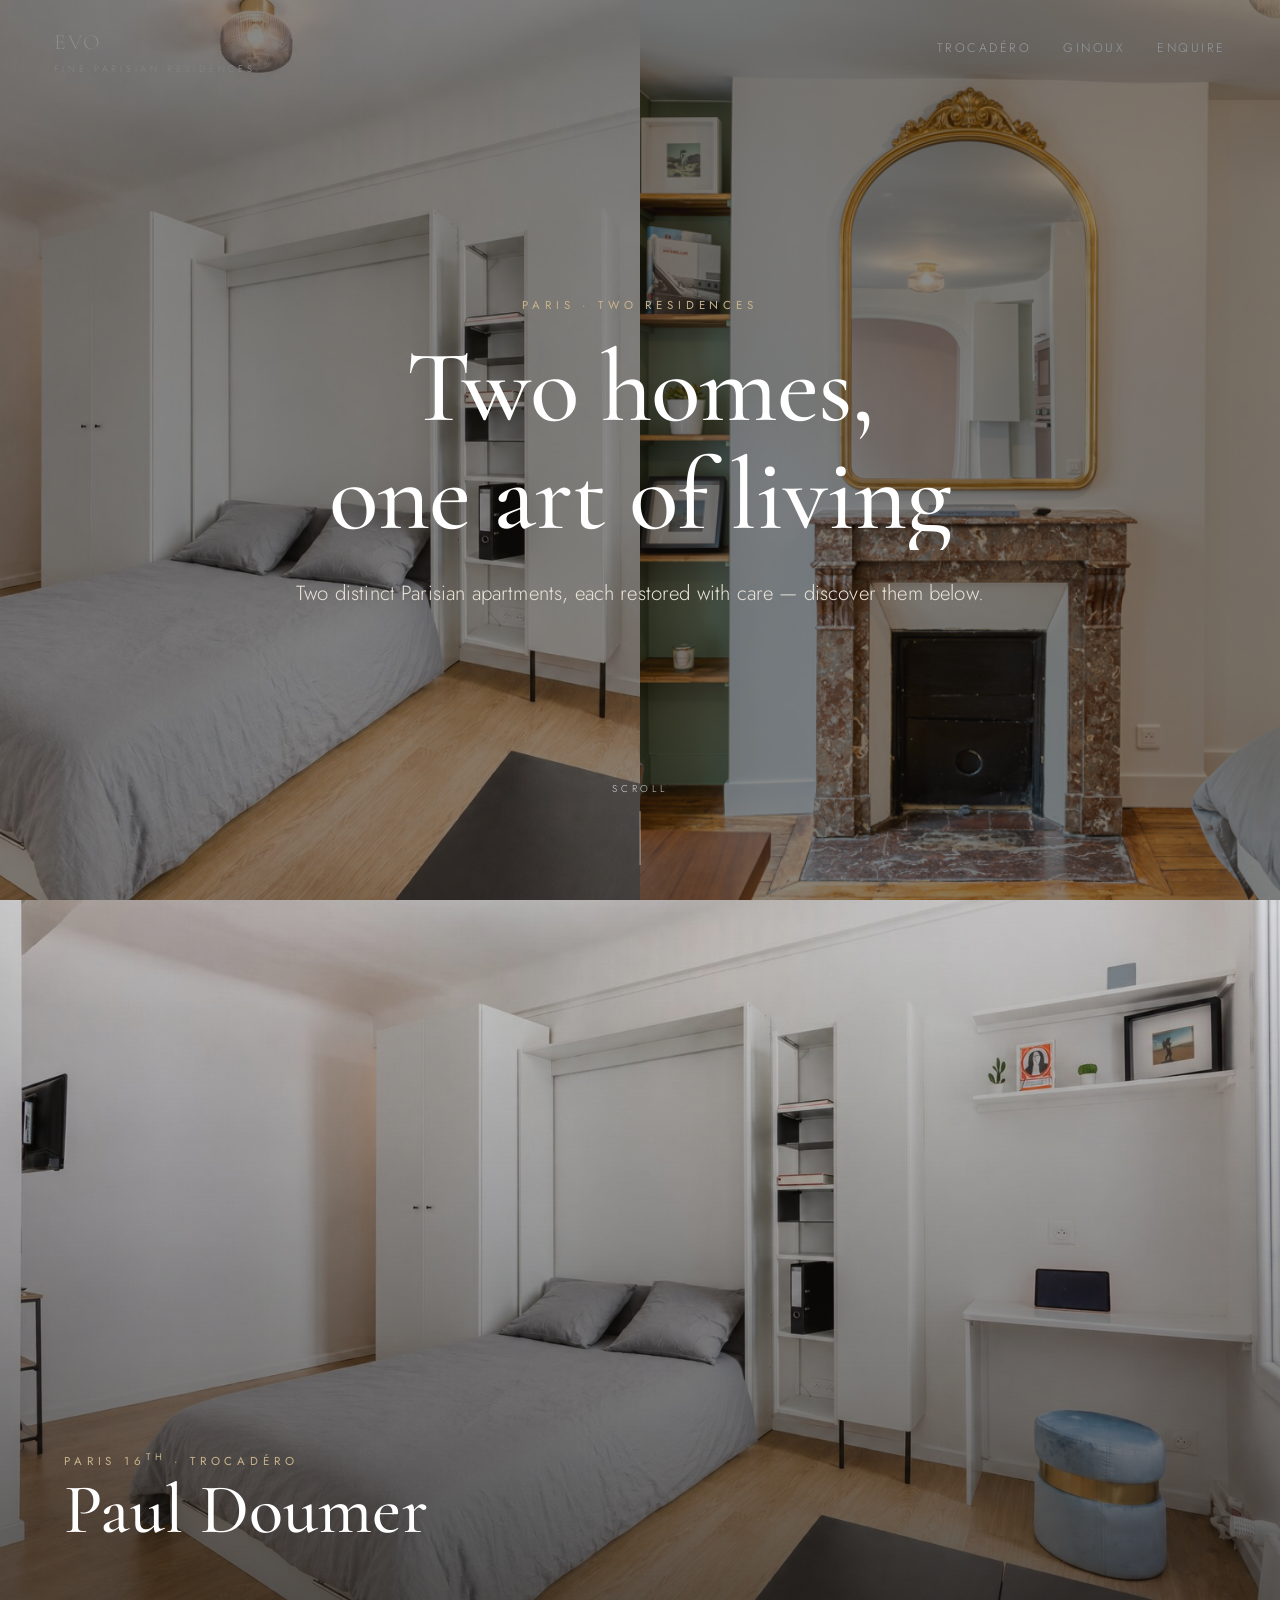
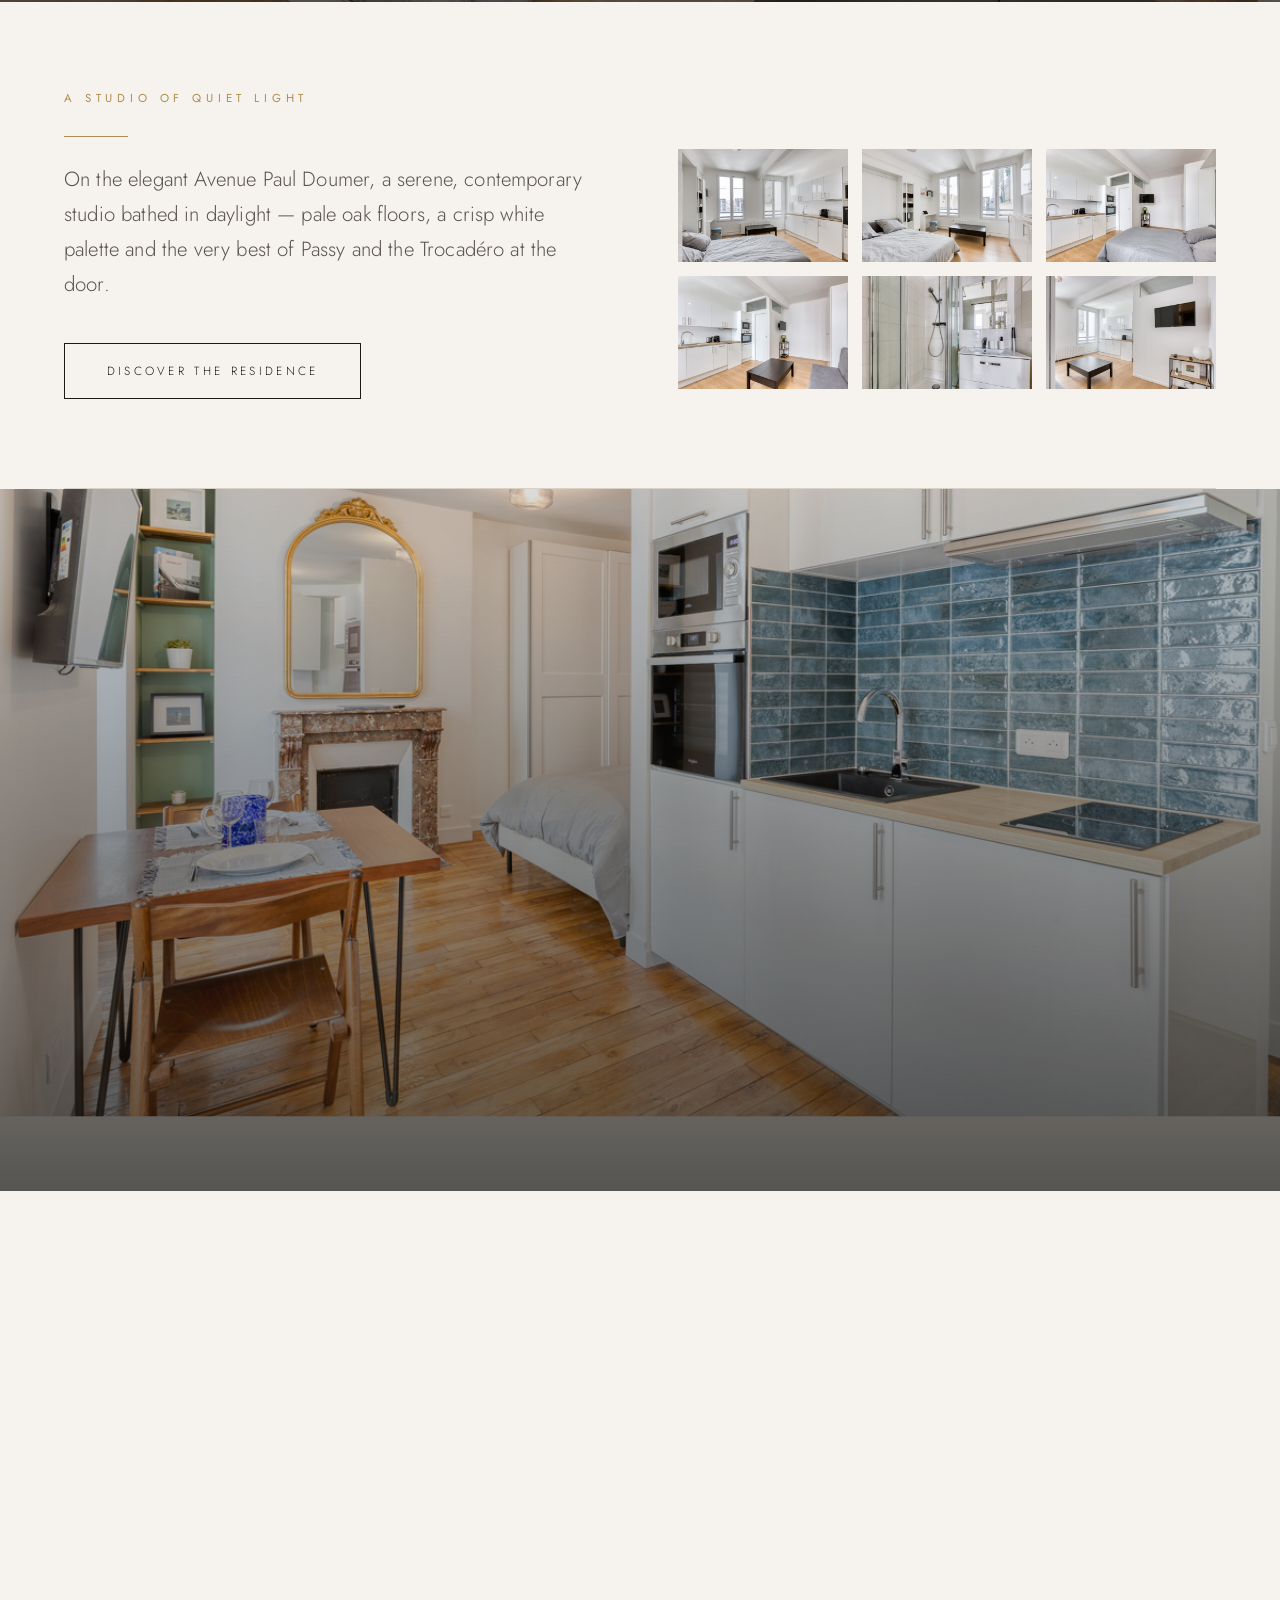
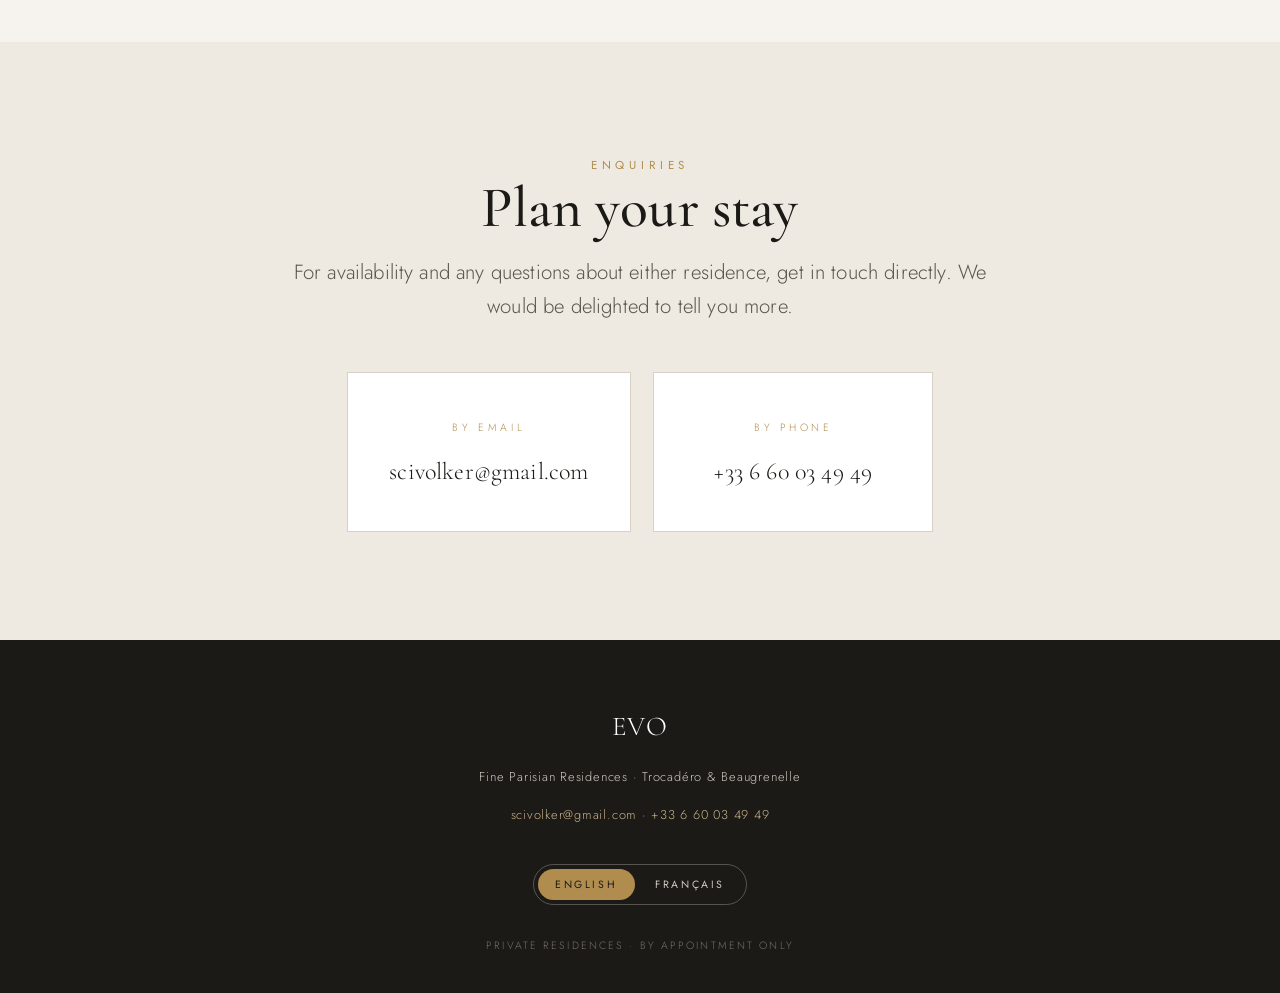
==== index.html @ a0fcaf56 "Accueil: photo differente pour le bloc Ginoux (evite le doublon avec la cheminee)" ====
<!DOCTYPE html>
<html lang="en">
<head>
<meta charset="UTF-8">
<meta name="viewport" content="width=device-width, initial-scale=1.0">
<title>Two Fine Parisian Residences · Trocadéro & Beaugrenelle</title>
<meta name="description" content="Two beautifully appointed Paris apartments — a luminous studio by the Trocadéro and a characterful pied-à-terre in the 15th.">
<link rel="preconnect" href="https://fonts.googleapis.com">
<link rel="preconnect" href="https://fonts.gstatic.com" crossorigin>
<link href="https://fonts.googleapis.com/css2?family=Cormorant+Garamond:ital,wght@0,400;0,500;1,400&family=Jost:wght@300;400;500&display=swap" rel="stylesheet">
<link rel="stylesheet" href="assets/css/style.css?v=4">
<style>
  /* generic landing extras */
  .landing-hero{ min-height:100vh; min-height:100svh; display:flex; align-items:center; justify-content:center; text-align:center; color:#fff; position:relative; overflow:hidden; }
  .landing-hero .split{ position:absolute; inset:0; display:grid; grid-template-columns:1fr 1fr; z-index:-2; }
  .landing-hero .split img{ width:100%; height:100%; object-fit:cover; }
  .landing-hero::after{ content:""; position:absolute; inset:0; background:rgba(20,18,15,.5); z-index:-1; }
  /* On phones, two landscape photos squeezed into two half-screens crop badly.
     Show a single, portrait-friendly image full screen instead. */
  @media(max-width:760px){
    .landing-hero .split{ grid-template-columns:1fr; }
    .landing-hero .split img:first-child{ display:none; }
    .landing-hero .split img:last-child{ height:100%; object-position:center 32%; }
  }
  .prop-block{ padding-block:clamp(4rem,9vh,7rem); }
  .prop-hero{ position:relative; height:78vh; min-height:520px; overflow:hidden; display:flex; align-items:flex-end; color:#fff; }
  .prop-hero img{ position:absolute; inset:0; width:100%; height:120%; object-fit:cover; z-index:-2; }
  .prop-hero::after{ content:""; position:absolute; inset:0; background:linear-gradient(180deg,rgba(20,18,15,.15),rgba(20,18,15,.7)); z-index:-1; }
  .prop-hero .pin{ width:min(1180px,90vw); margin-inline:auto; padding-bottom:3.4rem; }
  .mini-gallery{ display:grid; grid-template-columns:repeat(3,1fr); gap:14px; margin-top:3rem; }
  .mini-gallery img{ width:100%; aspect-ratio:3/2; object-fit:cover; cursor:pointer; transition:transform 1s var(--ease); }
  .mini-gallery a{ overflow:hidden; display:block; }
  .mini-gallery img:hover{ transform:scale(1.06); }
  @media(max-width:680px){ .mini-gallery{ grid-template-columns:repeat(2,1fr); } }
</style>
</head>
<body>

<header class="topbar">
  <a class="brand" href="#top">EVO<small>Fine Parisian Residences</small></a>
  <nav>
    <a class="navlink" href="#trocadero" data-en="Trocadéro" data-fr="Trocadéro">Trocadéro</a>
    <a class="navlink" href="#ginoux" data-en="Ginoux" data-fr="Ginoux">Ginoux</a>
    <a href="#contact" data-en="Enquire" data-fr="Contact">Enquire</a>
  </nav>
</header>

<!-- LANDING HERO -->
<section class="landing-hero" id="top">
  <div class="split">
    <img src="trocadero/img/hero-trocadero.jpg" alt="Luminous studio by the Trocadéro">
    <img src="ginoux/img/MI6A3746-Modifier.jpg" alt="Characterful studio in the 15th">
  </div>
  <div class="wrap">
    <span class="eyebrow" data-reveal data-en="Paris · Two Residences" data-fr="Paris · Deux Résidences" style="color:var(--gold-dim)">Paris · Two Residences</span>
    <h1 data-reveal data-reveal-delay="1" style="margin-top:1rem">
      <span class="reveal-line"><span data-en="Two homes," data-fr="Deux adresses,">Two homes,</span></span>
      <span class="reveal-line"><span data-en="one art of living" data-fr="un même art de vivre">one art of living</span></span>
    </h1>
    <p class="lead" data-reveal data-reveal-delay="2" style="margin:1.6rem auto 0;color:#e9e3d8" data-en="Two distinct Parisian apartments, each restored with care — discover them below." data-fr="Deux appartements parisiens singuliers, chacun rénové avec soin — découvrez-les ci-dessous.">Two distinct Parisian apartments, each restored with care — discover them below.</p>
  </div>
  <div class="scrollcue"><span data-en="Scroll" data-fr="Défiler">Scroll</span><span class="l"></span></div>
</section>

<!-- ============ TROCADÉRO ============ -->
<section id="trocadero">
  <div class="prop-hero">
    <img src="trocadero/img/hero-trocadero.jpg" alt="The Paul Doumer studio" data-parallax="0.12">
    <div class="pin">
      <span class="eyebrow" data-reveal style="color:var(--gold-dim)">Paris 16<sup>th</sup> · Trocadéro</span>
      <h2 data-reveal data-reveal-delay="1" style="font-size:clamp(2.4rem,6vw,4.4rem)">Paul Doumer</h2>
    </div>
  </div>
  <div class="prop-block">
    <div class="wrap intro-grid">
      <div data-reveal>
        <span class="eyebrow" data-en="A studio of quiet light" data-fr="Un studio de lumière paisible">A studio of quiet light</span>
        <div class="rule"></div>
        <p class="lead" data-en="On the elegant Avenue Paul Doumer, a serene, contemporary studio bathed in daylight — pale oak floors, a crisp white palette and the very best of Passy and the Trocadéro at the door." data-fr="Sur l'élégante avenue Paul Doumer, un studio serein et contemporain baigné de lumière — parquet de chêne clair, palette d'un blanc franc et le meilleur de Passy et du Trocadéro à la porte.">On the elegant Avenue Paul Doumer, a serene, contemporary studio bathed in daylight — pale oak floors, a crisp white palette and the very best of Passy and the Trocadéro at the door.</p>
        <a class="btn" href="trocadero/index.html" data-en="Discover the residence" data-fr="Découvrir la résidence">Discover the residence</a>
      </div>
      <div data-reveal data-reveal-delay="1">
        <div class="mini-gallery" data-lightbox>
          <a><img loading="lazy" src="trocadero/img/D07B2797.jpg" alt=""></a>
          <a><img loading="lazy" src="trocadero/img/D07B2812.jpg" alt=""></a>
          <a><img loading="lazy" src="trocadero/img/D07B2832.jpg" alt=""></a>
          <a><img loading="lazy" src="trocadero/img/D07B2862.jpg" alt=""></a>
          <a><img loading="lazy" src="trocadero/img/D07B2777.jpg" alt=""></a>
          <a><img loading="lazy" src="trocadero/img/D07B2887.jpg" alt=""></a>
        </div>
      </div>
    </div>
  </div>
</section>

<div class="wrap"><div class="prop-sep"></div></div>

<!-- ============ GINOUX ============ -->
<section id="ginoux">
  <div class="prop-hero">
    <img src="ginoux/img/MI6A3731.jpg" alt="The Ginoux studio" data-parallax="0.12">
    <div class="pin">
      <span class="eyebrow" data-reveal style="color:var(--gold-dim)">Paris 15<sup>th</sup> · Beaugrenelle</span>
      <h2 data-reveal data-reveal-delay="1" style="font-size:clamp(2.4rem,6vw,4.4rem)">Ginoux</h2>
    </div>
  </div>
  <div class="prop-block">
    <div class="wrap intro-grid">
      <div data-reveal data-reveal-delay="1" style="order:2">
        <div class="mini-gallery" data-lightbox>
          <a><img loading="lazy" src="ginoux/img/MI6A3731.jpg" alt=""></a>
          <a><img loading="lazy" src="ginoux/img/MI6A3716.jpg" alt=""></a>
          <a><img loading="lazy" src="ginoux/img/MI6A3746-Modifier.jpg" alt=""></a>
          <a><img loading="lazy" src="ginoux/img/MI6A3761-Modifier.jpg" alt=""></a>
          <a><img loading="lazy" src="ginoux/img/MI6A3781-Modifier.jpg" alt=""></a>
          <a><img loading="lazy" src="ginoux/img/MI6A3681-Modifier.jpg" alt=""></a>
        </div>
      </div>
      <div data-reveal style="order:1">
        <span class="eyebrow" data-en="Parisian charm, perfected" data-fr="Le charme parisien sublimé">Parisian charm, perfected</span>
        <div class="rule"></div>
        <p class="lead" data-en="On Rue Ginoux, a jewel of a studio where old Paris has been lovingly preserved — a marble fireplace, a gilt mirror and herringbone parquet meet a freshly restored kitchen and bath." data-fr="Rue Ginoux, un studio bijou où le vieux Paris a été précieusement préservé — cheminée de marbre, miroir doré et parquet à chevrons côtoient une cuisine et une salle d'eau rénovées.">On Rue Ginoux, a jewel of a studio where old Paris has been lovingly preserved — a marble fireplace, a gilt mirror and herringbone parquet meet a freshly restored kitchen and bath.</p>
        <a class="btn" href="ginoux/index.html" data-en="Discover the residence" data-fr="Découvrir la résidence">Discover the residence</a>
      </div>
    </div>
  </div>
</section>

<!-- CONTACT -->
<section class="section alt" id="contact">
  <div class="wrap contact">
    <span class="eyebrow" data-reveal data-en="Enquiries" data-fr="Renseignements">Enquiries</span>
    <h2 data-reveal data-reveal-delay="1" data-en="Plan your stay" data-fr="Préparez votre séjour">Plan your stay</h2>
    <p class="lead" data-reveal data-reveal-delay="2" data-en="For availability and any questions about either residence, get in touch directly. We would be delighted to tell you more." data-fr="Pour les disponibilités et toute question sur l'une ou l'autre des résidences, contactez-nous directement. Nous serons ravis de vous en dire plus.">For availability and any questions about either residence, get in touch directly. We would be delighted to tell you more.</p>
    <div class="contact-cards">
      <div class="ccard" data-reveal>
        <span class="k" data-en="By email" data-fr="Par e-mail">By email</span>
        <a href="mailto:scivolker@gmail.com">scivolker@gmail.com</a>
      </div>
      <div class="ccard" data-reveal data-reveal-delay="1">
        <span class="k" data-en="By phone" data-fr="Par téléphone">By phone</span>
        <a href="tel:+33660034949">+33 6 60 03 49 49</a>
      </div>
    </div>
  </div>
</section>

<!-- FOOTER -->
<footer class="footer">
  <div class="brand">EVO</div>
  <p class="meta" data-en="Fine Parisian Residences · Trocadéro &amp; Beaugrenelle" data-fr="Résidences parisiennes d'exception · Trocadéro &amp; Beaugrenelle">Fine Parisian Residences · Trocadéro &amp; Beaugrenelle</p>
  <p class="meta"><a href="mailto:scivolker@gmail.com">scivolker@gmail.com</a> · <a href="tel:+33660034949">+33 6 60 03 49 49</a></p>

  <div class="lang" role="group" aria-label="Language">
    <button data-lang="en" class="active">English</button>
    <button data-lang="fr">Français</button>
  </div>

  <p class="fine" data-en="Private residences · By appointment only" data-fr="Résidences privées · Sur rendez-vous uniquement">Private residences · By appointment only</p>
</footer>

<script src="assets/js/main.js?v=4"></script>
</body>
</html>
---- assets/css/style.css ----
/* =========================================================
   EVO — Fine Parisian Residences
   Shared luxury stylesheet
   ========================================================= */

:root{
  --bg:        #f6f3ee;   /* warm cream paper        */
  --bg-alt:    #efeae1;   /* slightly deeper cream   */
  --ink:       #1c1a17;   /* near-black, warm        */
  --ink-soft:  #5a554d;   /* muted text              */
  --line:      #d8d1c5;   /* hairline                */
  --gold:      #b08d4f;   /* champagne gold accent   */
  --gold-dim:  #c8b48a;
  --white:     #ffffff;
  --shadow:    0 24px 60px -28px rgba(28,26,23,.45);
  --serif: "Cormorant Garamond", "Times New Roman", serif;
  --sans: "Jost", "Helvetica Neue", Arial, sans-serif;
  --ease: cubic-bezier(.22,.61,.36,1);
}

*{ box-sizing:border-box; margin:0; padding:0; }

html{ scroll-behavior:smooth; -webkit-font-smoothing:antialiased; }

body{
  background:var(--bg);
  color:var(--ink);
  font-family:var(--sans);
  font-weight:300;
  font-size:16px;
  line-height:1.7;
  letter-spacing:.01em;
  overflow-x:hidden;
}

img{ display:block; max-width:100%; }

.wrap{ width:min(1180px, 90vw); margin-inline:auto; }

/* ---------- Typography ---------- */
h1,h2,h3{ font-family:var(--serif); font-weight:500; line-height:1.06; }
h1{ font-size:clamp(2.8rem, 8vw, 6.5rem); letter-spacing:-.01em; }
h2{ font-size:clamp(2rem, 4.6vw, 3.6rem); }
h3{ font-size:clamp(1.4rem, 2.4vw, 2rem); }

.eyebrow{
  font-family:var(--sans);
  text-transform:uppercase;
  letter-spacing:.42em;
  font-size:.72rem;
  font-weight:400;
  color:var(--gold);
  display:inline-block;
}

.lead{ font-size:clamp(1.05rem,1.6vw,1.35rem); color:var(--ink-soft); max-width:60ch; }

/* gold rule */
.rule{ width:64px; height:1px; background:var(--gold); margin:1.6rem 0; }
.rule.center{ margin-inline:auto; }

/* ---------- Top bar ---------- */
.topbar{
  position:fixed; inset:0 0 auto 0; z-index:60;
  display:flex; align-items:center; justify-content:space-between;
  padding:1.5rem clamp(1.2rem,5vw,3.4rem);
  mix-blend-mode:difference; color:#fff;
  transition:padding .4s var(--ease);
}
.topbar .brand{
  font-family:var(--serif); font-size:1.35rem; letter-spacing:.06em;
  text-decoration:none; color:inherit;
}
.topbar .brand small{ display:block; font-family:var(--sans); font-size:.58rem; letter-spacing:.4em; text-transform:uppercase; opacity:.8; }
.topbar nav{ display:flex; gap:2rem; align-items:center; }
.topbar nav a{
  color:inherit; text-decoration:none; font-size:.78rem;
  text-transform:uppercase; letter-spacing:.2em;
  position:relative; padding-bottom:4px;
}
.topbar nav a::after{
  content:""; position:absolute; left:0; bottom:0; height:1px; width:0; background:currentColor; transition:width .4s var(--ease);
}
.topbar nav a:hover::after{ width:100%; }
@media(max-width:760px){ .topbar nav .navlink{ display:none; } }

/* ---------- Hero ---------- */
.hero{
  position:relative; min-height:100vh; min-height:100svh; display:flex; align-items:flex-end;
  overflow:hidden; color:#fff;
}
.hero__media{ position:absolute; inset:0; z-index:-2; }
.hero__media img{ width:100%; height:120%; object-fit:cover; will-change:transform; }
.hero::after{
  content:""; position:absolute; inset:0; z-index:-1;
  background:linear-gradient(180deg, rgba(20,18,15,.45) 0%, rgba(20,18,15,.12) 28%, rgba(20,18,15,.60) 66%, rgba(20,18,15,.92) 100%);
}
.hero__inner{ width:min(1180px,90vw); margin-inline:auto; padding-block:0 9vh; text-shadow:0 2px 30px rgba(0,0,0,.45); }
.hero h1{ max-width:14ch; }
.hero .eyebrow{ color:var(--gold-dim); }
.hero__loc{ margin-top:1.4rem; font-size:1.05rem; letter-spacing:.18em; text-transform:uppercase; opacity:.92; }
.scrollcue{
  position:absolute; left:50%; bottom:2.2rem; transform:translateX(-50%);
  font-size:.62rem; letter-spacing:.4em; text-transform:uppercase; opacity:.8;
  display:flex; flex-direction:column; align-items:center; gap:.8rem;
}
.scrollcue span.l{ width:1px; height:54px; background:#fff; opacity:.6; animation:cue 2.4s var(--ease) infinite; transform-origin:top; }
@keyframes cue{ 0%{transform:scaleY(0)} 40%{transform:scaleY(1)} 100%{transform:scaleY(0); transform-origin:bottom} }

/* ---------- Sections ---------- */
section{ position:relative; }
.section{ padding-block:clamp(5rem,12vh,9rem); }
.section.alt{ background:var(--bg-alt); }

.intro-grid{ display:grid; grid-template-columns:1fr 1fr; gap:clamp(2rem,6vw,6rem); align-items:center; }
.intro-grid .figure{ position:relative; }
.intro-grid .figure img{ width:100%; aspect-ratio:4/5; object-fit:cover; box-shadow:var(--shadow); }
.intro-grid .figure .tag{
  position:absolute; bottom:-18px; left:-18px; background:var(--ink); color:#fff;
  font-size:.62rem; letter-spacing:.3em; text-transform:uppercase; padding:.7rem 1.1rem;
}
@media(max-width:820px){ .intro-grid{ grid-template-columns:1fr; } .intro-grid .figure .tag{ left:0; } }

/* feature list */
.features{ display:grid; grid-template-columns:repeat(3,1fr); gap:2.5rem; margin-top:3.5rem; }
.feature{ padding-top:1.4rem; border-top:1px solid var(--line); }
.feature .n{ font-family:var(--serif); font-size:1.1rem; color:var(--gold); display:block; margin-bottom:.6rem; }
.feature h3{ font-size:1.15rem; margin-bottom:.4rem; }
.feature p{ font-size:.92rem; color:var(--ink-soft); }
@media(max-width:760px){ .features{ grid-template-columns:1fr; gap:1.6rem; } }

/* ---------- Gallery ---------- */
.gallery-head{ display:flex; justify-content:space-between; align-items:flex-end; flex-wrap:wrap; gap:1rem; margin-bottom:3rem; }
.gallery{
  columns:3; column-gap:18px;
}
.gallery figure{ break-inside:avoid; margin:0 0 18px; overflow:hidden; cursor:pointer; position:relative; background:var(--bg-alt); }
.gallery figure img{ width:100%; transition:transform 1.1s var(--ease), filter 1.1s var(--ease); }
.gallery figure::after{
  content:"View"; position:absolute; inset:0; display:flex; align-items:center; justify-content:center;
  font-size:.66rem; letter-spacing:.34em; text-transform:uppercase; color:#fff;
  background:rgba(20,18,15,.32); opacity:0; transition:opacity .5s var(--ease);
  pointer-events:none;
}
.gallery figure:hover img{ transform:scale(1.06); }
.gallery figure:hover::after{ opacity:1; }
@media(max-width:920px){ .gallery{ columns:2; } }
@media(max-width:560px){ .gallery{ columns:1; } }

/* ---------- Banner image (full bleed) ---------- */
.banner{ position:relative; height:70vh; overflow:hidden; }
.banner img{ width:100%; height:120%; object-fit:cover; will-change:transform; }
.banner .quote{
  position:absolute; inset:0; display:flex; align-items:center; justify-content:center; text-align:center;
  color:#fff; padding:2rem;
}
.banner .quote p{ font-family:var(--serif); font-size:clamp(1.6rem,3.4vw,2.8rem); max-width:18ch; line-height:1.2; }
.banner::after{ content:""; position:absolute; inset:0; background:rgba(20,18,15,.34); }
.banner .quote{ z-index:2; }

/* ---------- Contact ---------- */
.contact{ text-align:center; }
.contact .lead{ margin-inline:auto; margin-top:1rem; }
.contact-cards{ display:flex; gap:1.4rem; justify-content:center; flex-wrap:wrap; margin-top:3rem; }
.ccard{
  background:var(--white); border:1px solid var(--line);
  padding:2.4rem 2.6rem; min-width:280px; text-align:center;
  transition:transform .5s var(--ease), box-shadow .5s var(--ease);
}
.ccard:hover{ transform:translateY(-6px); box-shadow:var(--shadow); }
.ccard .k{ font-size:.66rem; letter-spacing:.34em; text-transform:uppercase; color:var(--gold); }
.ccard a{ display:block; margin-top:.8rem; font-family:var(--serif); font-size:1.5rem; color:var(--ink); text-decoration:none; }
.ccard a:hover{ color:var(--gold); }

.btn{
  display:inline-block; margin-top:2.6rem; padding:1.05rem 2.6rem;
  border:1px solid var(--ink); color:var(--ink); text-decoration:none;
  font-size:.74rem; letter-spacing:.28em; text-transform:uppercase;
  position:relative; overflow:hidden; z-index:1; background:transparent;
  transition:color .5s var(--ease);
}
.btn::before{ content:""; position:absolute; inset:0; background:var(--ink); transform:scaleX(0); transform-origin:left; transition:transform .5s var(--ease); z-index:-1; }
.btn:hover{ color:#fff; }
.btn:hover::before{ transform:scaleX(1); }
.btn.light{ border-color:#fff; color:#fff; }
.btn.light::before{ background:#fff; }
.btn.light:hover{ color:var(--ink); }

/* ---------- Footer ---------- */
.footer{ background:var(--ink); color:#cfc9bf; padding-block:4rem 2.4rem; text-align:center; }
.footer .brand{ font-family:var(--serif); font-size:1.7rem; color:#fff; letter-spacing:.05em; }
.footer .meta{ font-size:.8rem; letter-spacing:.06em; margin-top:1rem; }
.footer a{ color:var(--gold-dim); text-decoration:none; }
.footer .fine{ font-size:.66rem; letter-spacing:.2em; text-transform:uppercase; opacity:.5; margin-top:2rem; }

/* ---------- Language toggle ---------- */
.lang{
  display:inline-flex; align-items:center; gap:.2rem; margin-top:2.4rem;
  border:1px solid rgba(255,255,255,.25); border-radius:999px; padding:.25rem;
}
.lang button{
  background:none; border:none; cursor:pointer; color:#cfc9bf;
  font-family:var(--sans); font-size:.66rem; letter-spacing:.24em; text-transform:uppercase;
  padding:.5rem 1.1rem; border-radius:999px; transition:all .4s var(--ease);
}
.lang button.active{ background:var(--gold); color:var(--ink); }

/* floating lang for non-footer contexts (generic page index) */

/* ---------- Reveal animations ---------- */
[data-reveal]{ opacity:0; transform:translateY(34px); transition:opacity 1s var(--ease), transform 1s var(--ease); }
[data-reveal].in{ opacity:1; transform:none; }
[data-reveal="fade"]{ transform:none; }
[data-reveal-delay="1"]{ transition-delay:.12s; }
[data-reveal-delay="2"]{ transition-delay:.24s; }
[data-reveal-delay="3"]{ transition-delay:.36s; }

/* split heading words */
.reveal-line{ display:block; overflow:hidden; }
.reveal-line > span{ display:block; transform:translateY(110%); transition:transform 1.1s var(--ease); }
.in .reveal-line > span, [data-reveal].in .reveal-line > span{ transform:none; }

/* ---------- Lightbox ---------- */
.lightbox{
  position:fixed; inset:0; z-index:120; background:rgba(16,14,12,.94);
  display:flex; align-items:center; justify-content:center;
  opacity:0; pointer-events:none; transition:opacity .5s var(--ease);
}
.lightbox.open{ opacity:1; pointer-events:auto; }
.lightbox img{ max-width:90vw; max-height:84vh; object-fit:contain; box-shadow:0 30px 80px rgba(0,0,0,.6); }
.lightbox .lb-close{ position:absolute; top:1.6rem; right:2rem; color:#fff; font-size:2rem; cursor:pointer; background:none; border:none; line-height:1; }
.lightbox .lb-nav{ position:absolute; top:50%; transform:translateY(-50%); background:none; border:none; color:#fff; font-size:2.4rem; cursor:pointer; padding:1rem; opacity:.7; transition:opacity .3s; }
.lightbox .lb-nav:hover{ opacity:1; }
.lightbox .lb-prev{ left:1rem; } .lightbox .lb-next{ right:1rem; }
.lightbox .lb-count{ position:absolute; bottom:1.6rem; left:50%; transform:translateX(-50%); color:#fff; font-size:.7rem; letter-spacing:.3em; }

/* ---------- Property divider (generic page) ---------- */
.prop-sep{ height:1px; background:var(--line); width:100%; }

/* small helpers */
.center{ text-align:center; }
.mt-s{ margin-top:1rem; } .mt-m{ margin-top:2rem; }

/* ---------- Mobile refinements ---------- */
@media(max-width:900px){
  /* Parallax is off on mobile, so let images fill their frame exactly
     (avoids any empty strip at the bottom of hero / banner images) */
  .hero__media img,
  .banner img,
  .prop-hero img{ height:100%; }
}
@media(max-width:560px){
  .hero__inner{ padding-block:0 7vh; }
  .hero__loc{ font-size:.9rem; letter-spacing:.14em; }
  .section{ padding-block:clamp(3.4rem,9vh,6rem); }
  .topbar{ padding:1.1rem 1.2rem; }

  /* contact cards: stack full width, never overflow small screens */
  .contact-cards{ flex-direction:column; align-items:stretch; gap:1rem; }
  .ccard{ min-width:0; width:100%; padding:1.9rem 1.4rem; }
  .ccard a{ font-size:1.3rem; word-break:break-word; }

  /* roomier lightbox controls for touch */
  .lightbox img{ max-width:94vw; max-height:80vh; }
  .lightbox .lb-close{ top:1rem; right:1.1rem; font-size:2.4rem; }
  .lightbox .lb-nav{ font-size:2rem; padding:1.2rem .6rem; }

  .gallery-head{ margin-bottom:2rem; }
  .banner{ height:56vh; }
}
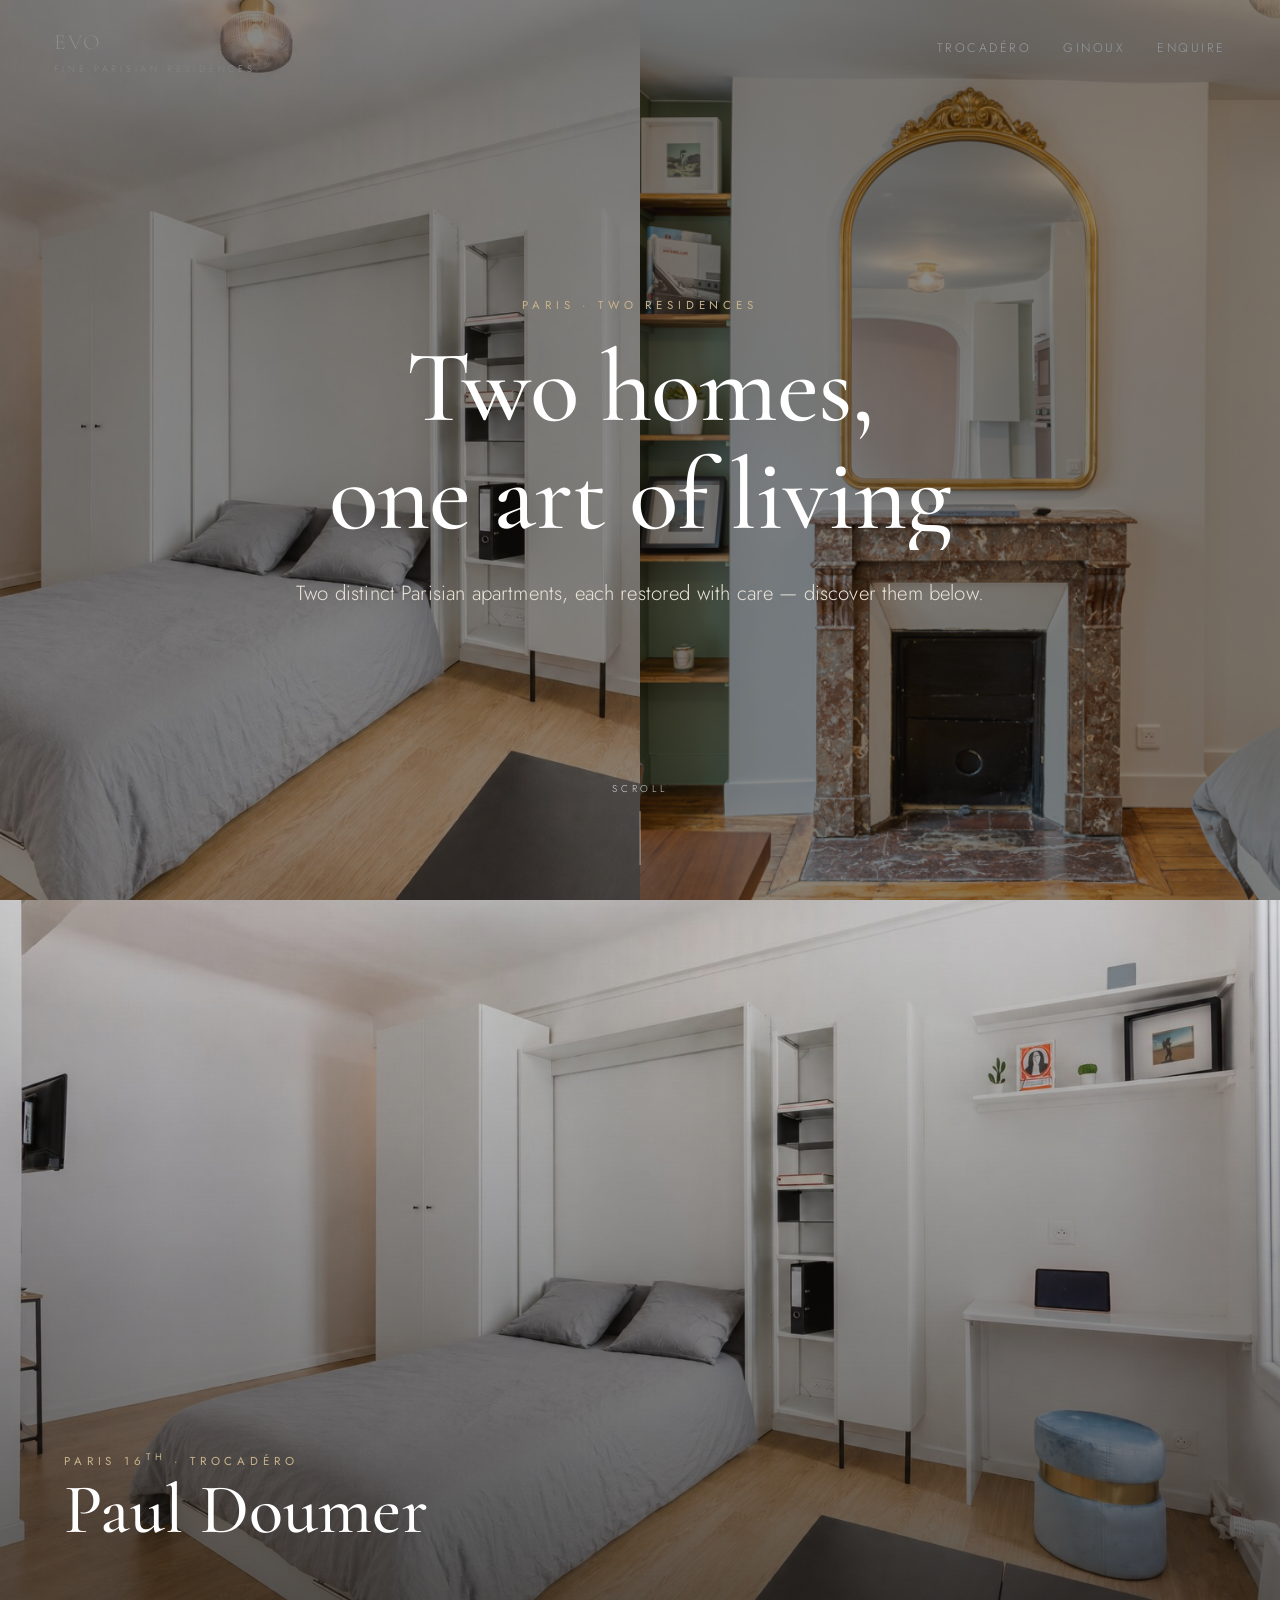
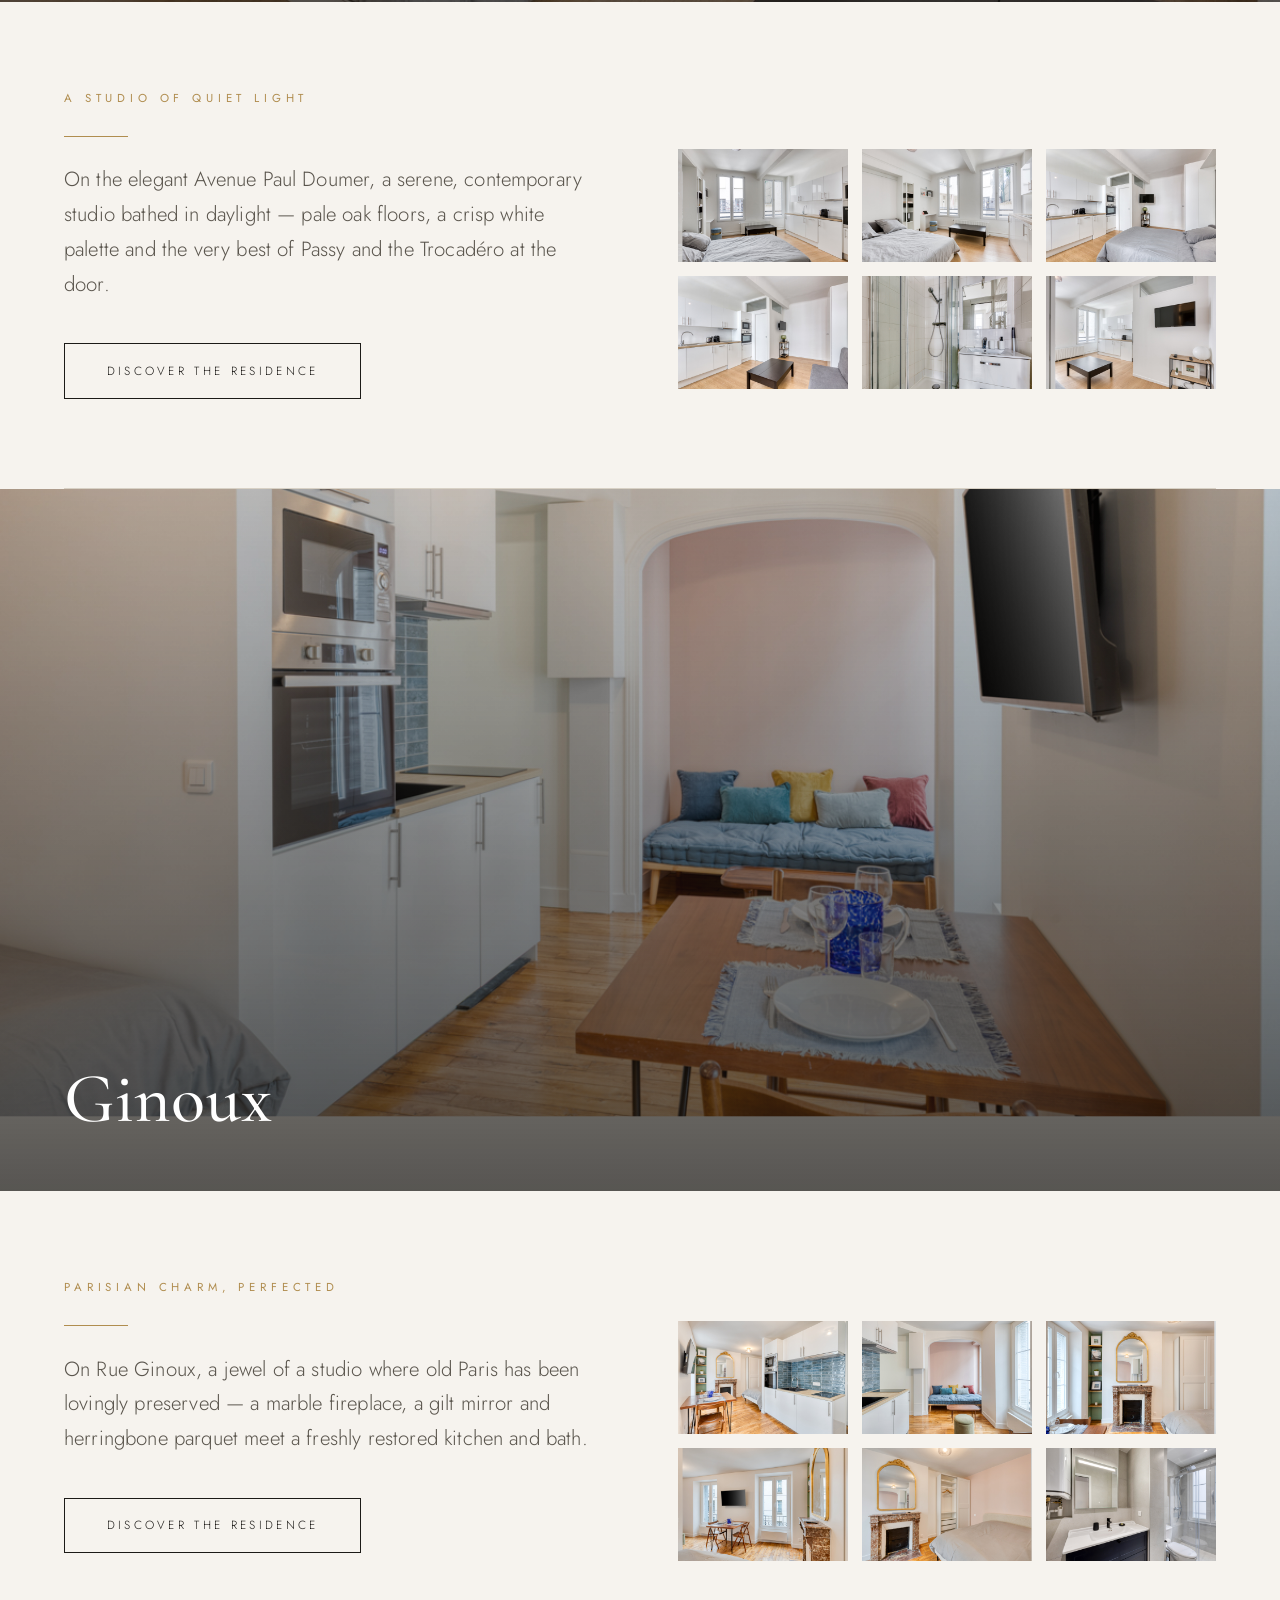
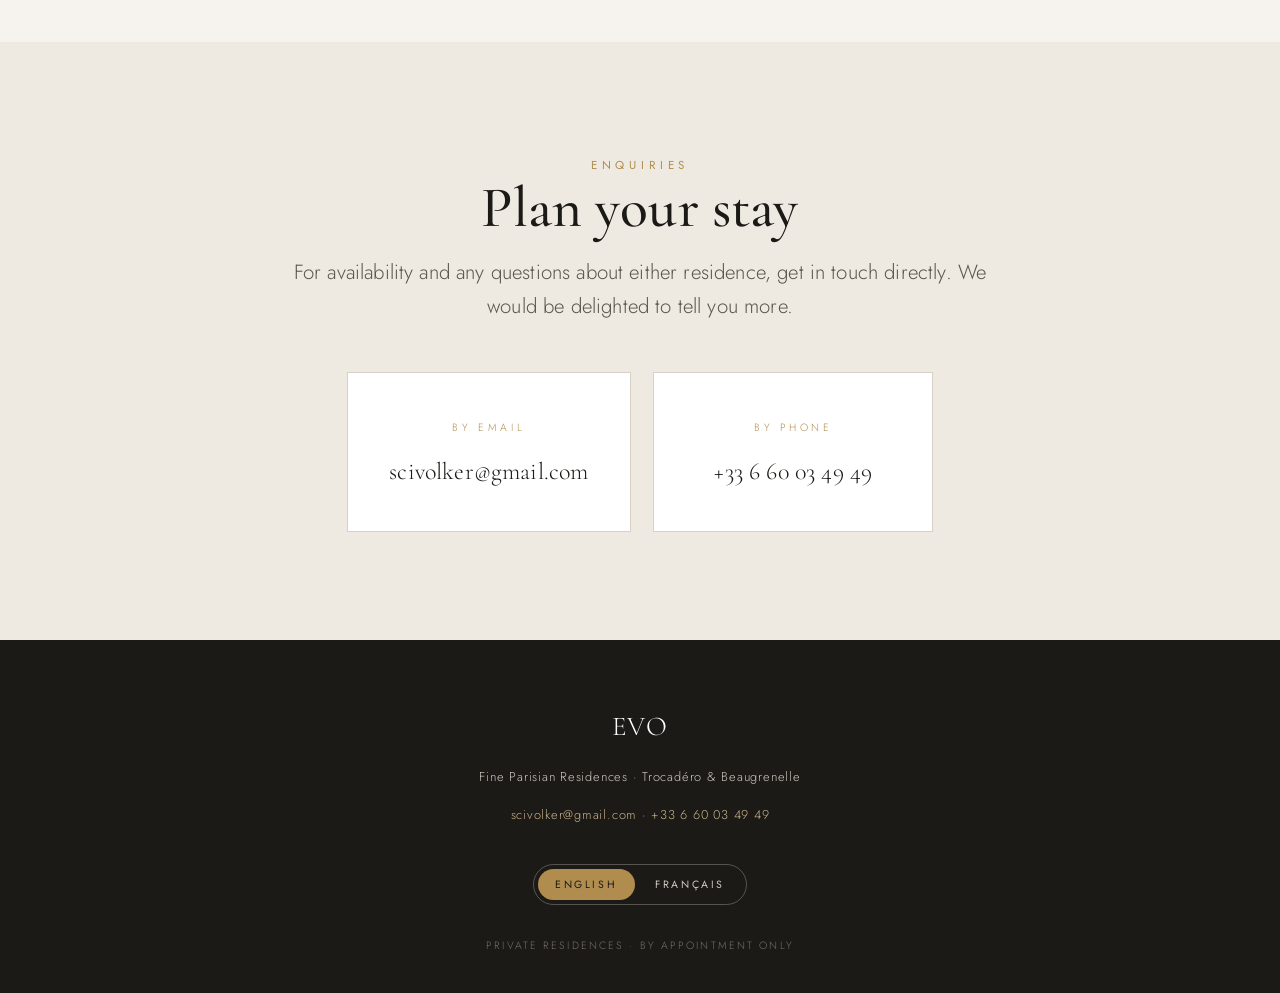
==== commit d20d76ac: "Accueil: bloc Ginoux avec MI6A3711 (alcove)" ====
--- a/index.html
+++ b/index.html
@@ -98,7 +98,7 @@
 <!-- ============ GINOUX ============ -->
 <section id="ginoux">
   <div class="prop-hero">
-    <img src="ginoux/img/MI6A3731.jpg" alt="The Ginoux studio" data-parallax="0.12">
+    <img src="ginoux/img/MI6A3711-Modifier.jpg" alt="The Ginoux studio" data-parallax="0.12">
     <div class="pin">
       <span class="eyebrow" data-reveal style="color:var(--gold-dim)">Paris 15<sup>th</sup> · Beaugrenelle</span>
       <h2 data-reveal data-reveal-delay="1" style="font-size:clamp(2.4rem,6vw,4.4rem)">Ginoux</h2>
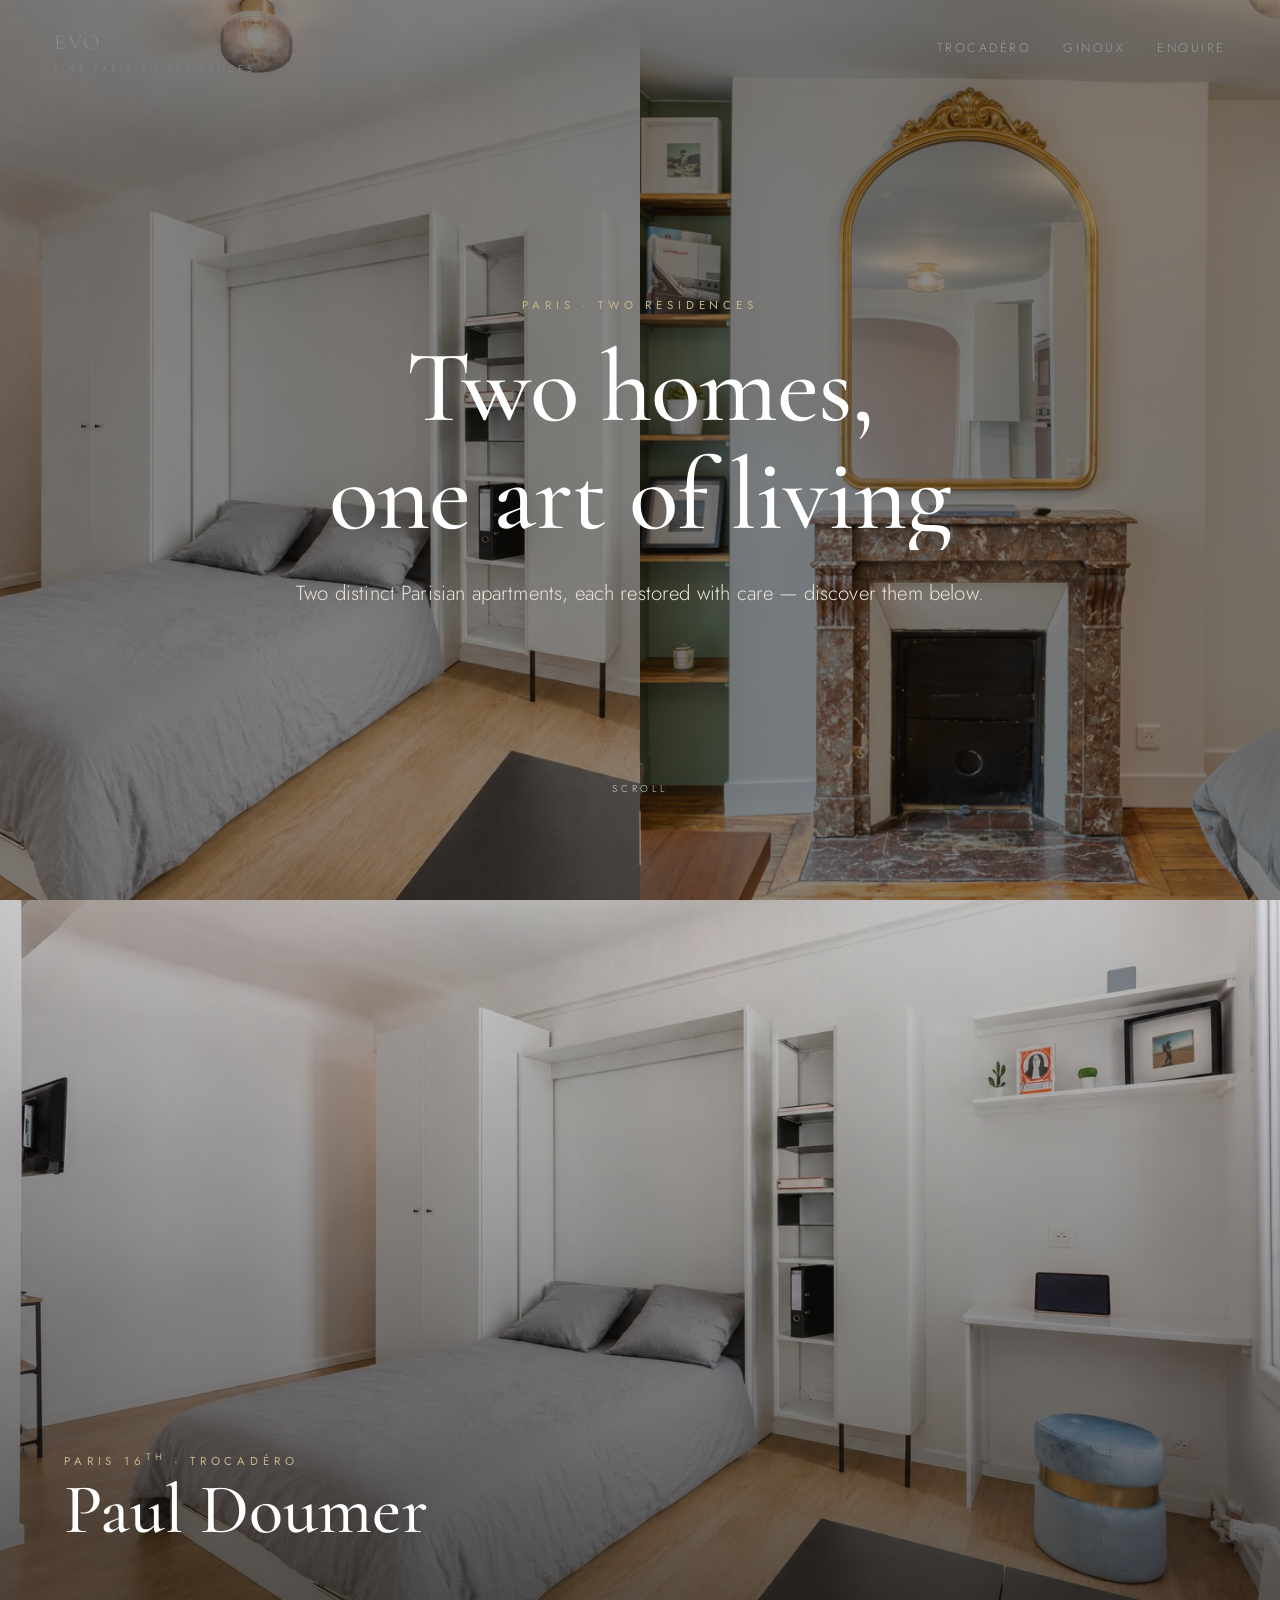
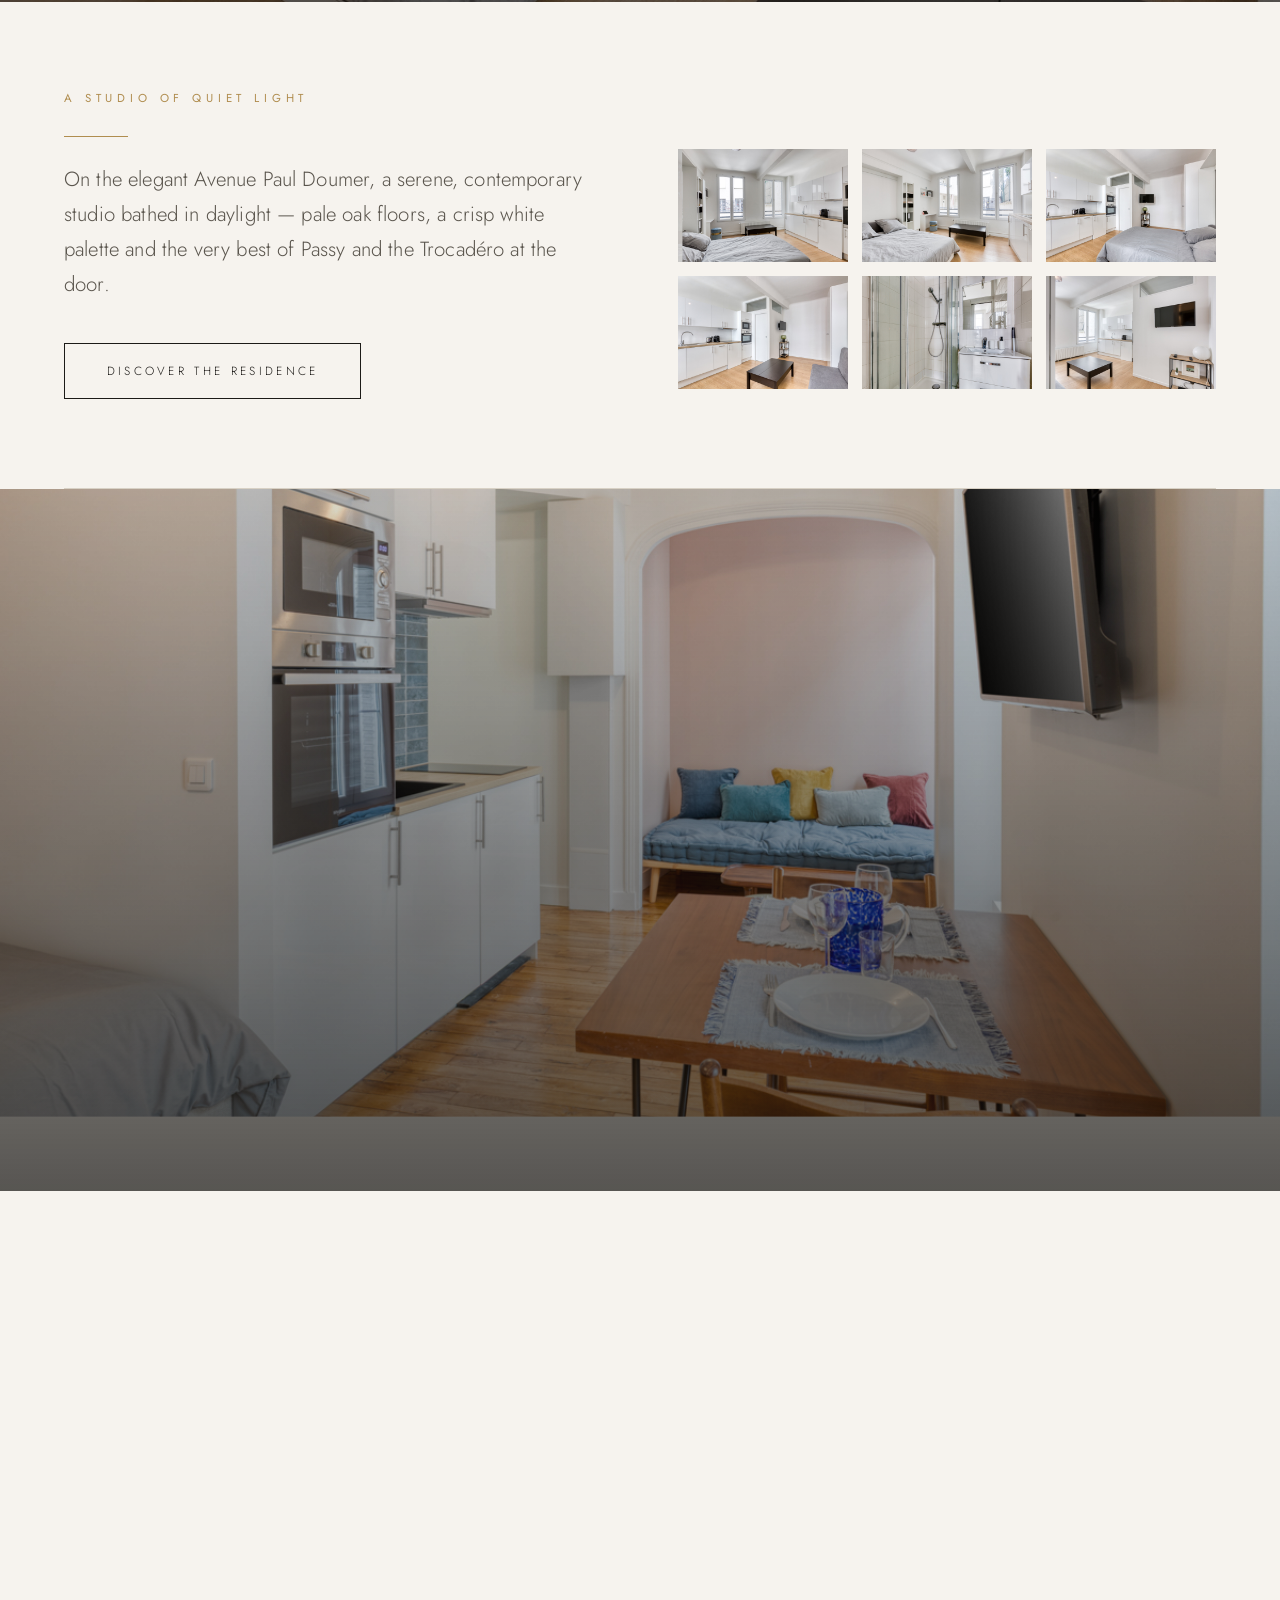
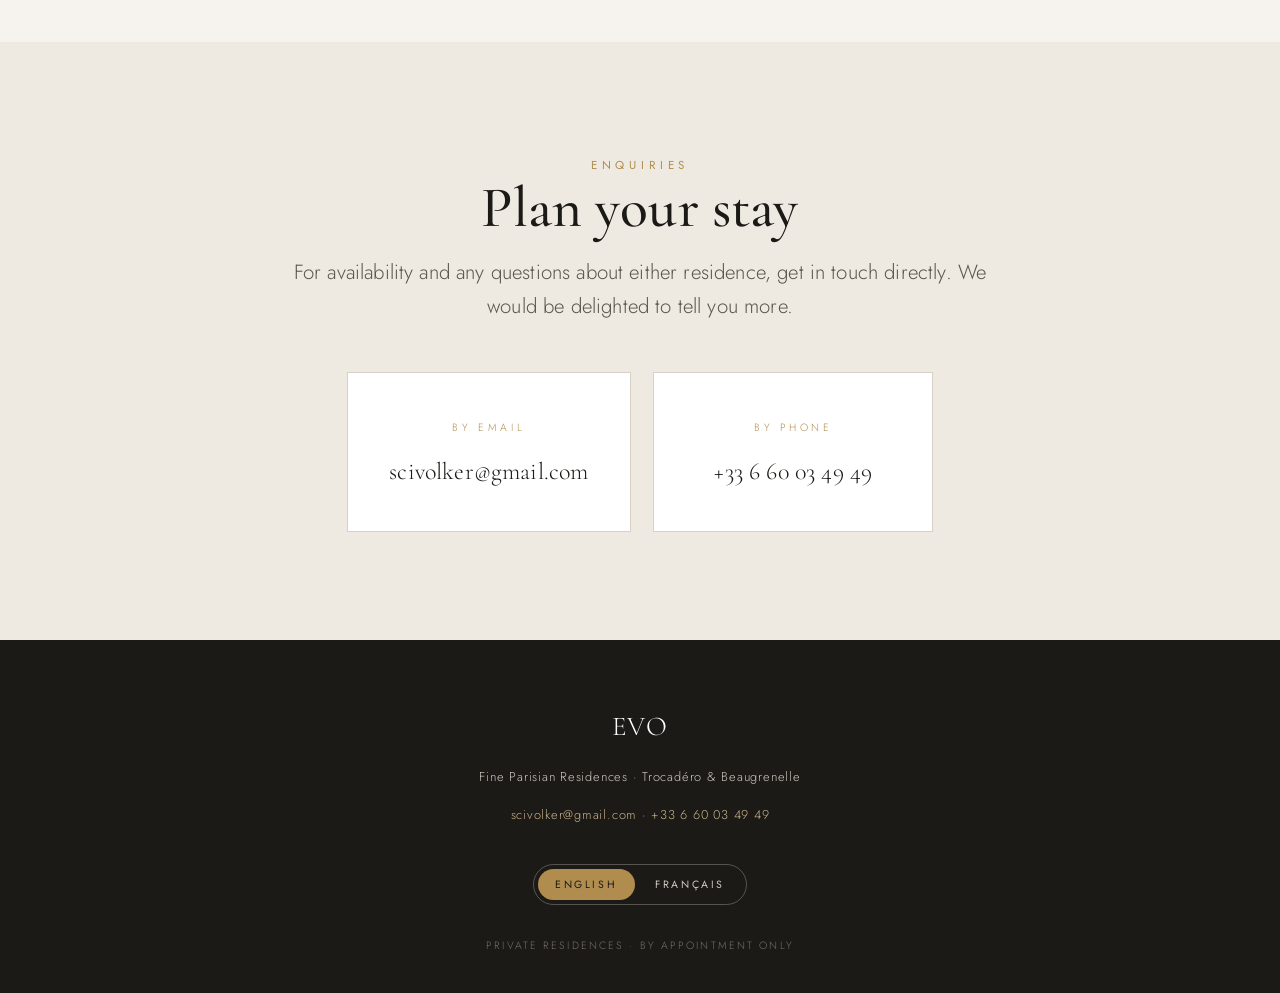
==== commit 4111d981: "Accueil: recadre la photo Ginoux sur le canape et la table" ====
--- a/index.html
+++ b/index.html
@@ -98,7 +98,7 @@
 <!-- ============ GINOUX ============ -->
 <section id="ginoux">
   <div class="prop-hero">
-    <img src="ginoux/img/MI6A3711-Modifier.jpg" alt="The Ginoux studio" data-parallax="0.12">
+    <img src="ginoux/img/MI6A3711-Modifier.jpg" alt="The Ginoux studio" data-parallax="0.12" style="object-position:64% 72%">
     <div class="pin">
       <span class="eyebrow" data-reveal style="color:var(--gold-dim)">Paris 15<sup>th</sup> · Beaugrenelle</span>
       <h2 data-reveal data-reveal-delay="1" style="font-size:clamp(2.4rem,6vw,4.4rem)">Ginoux</h2>
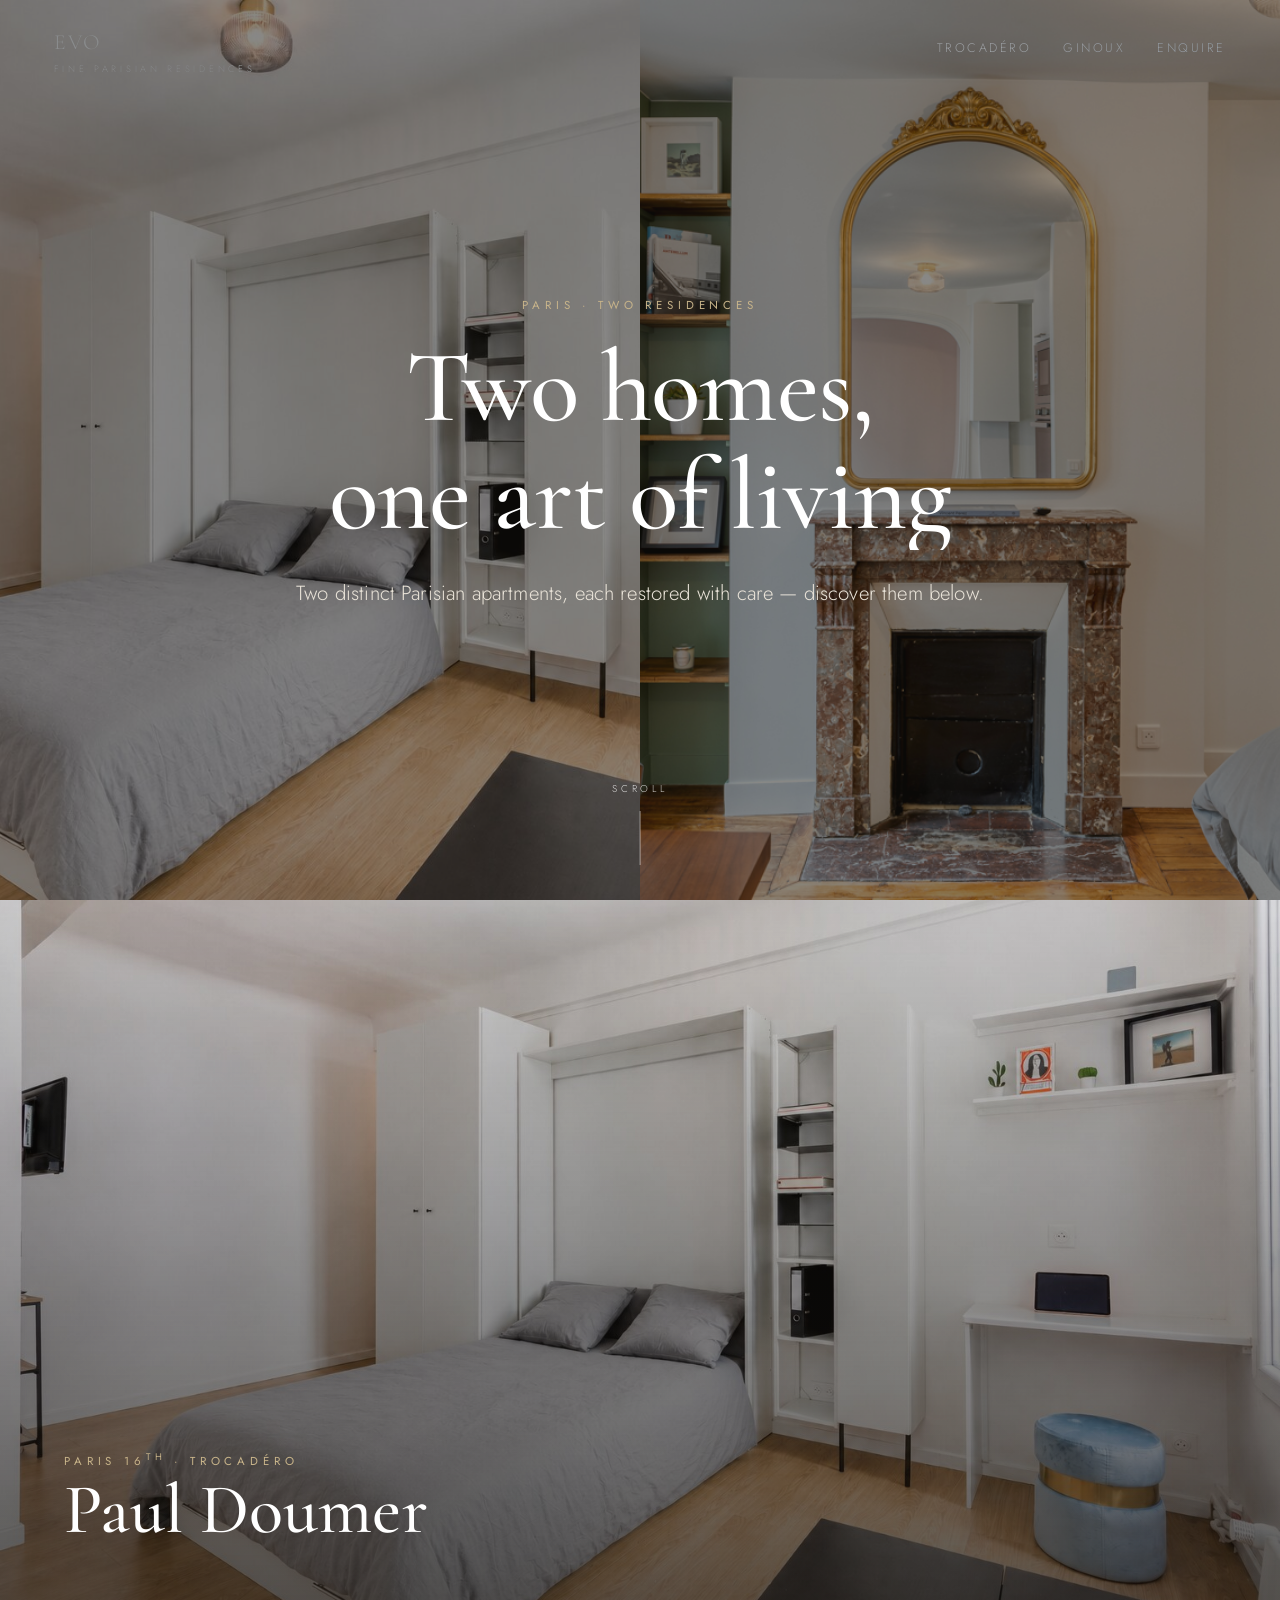
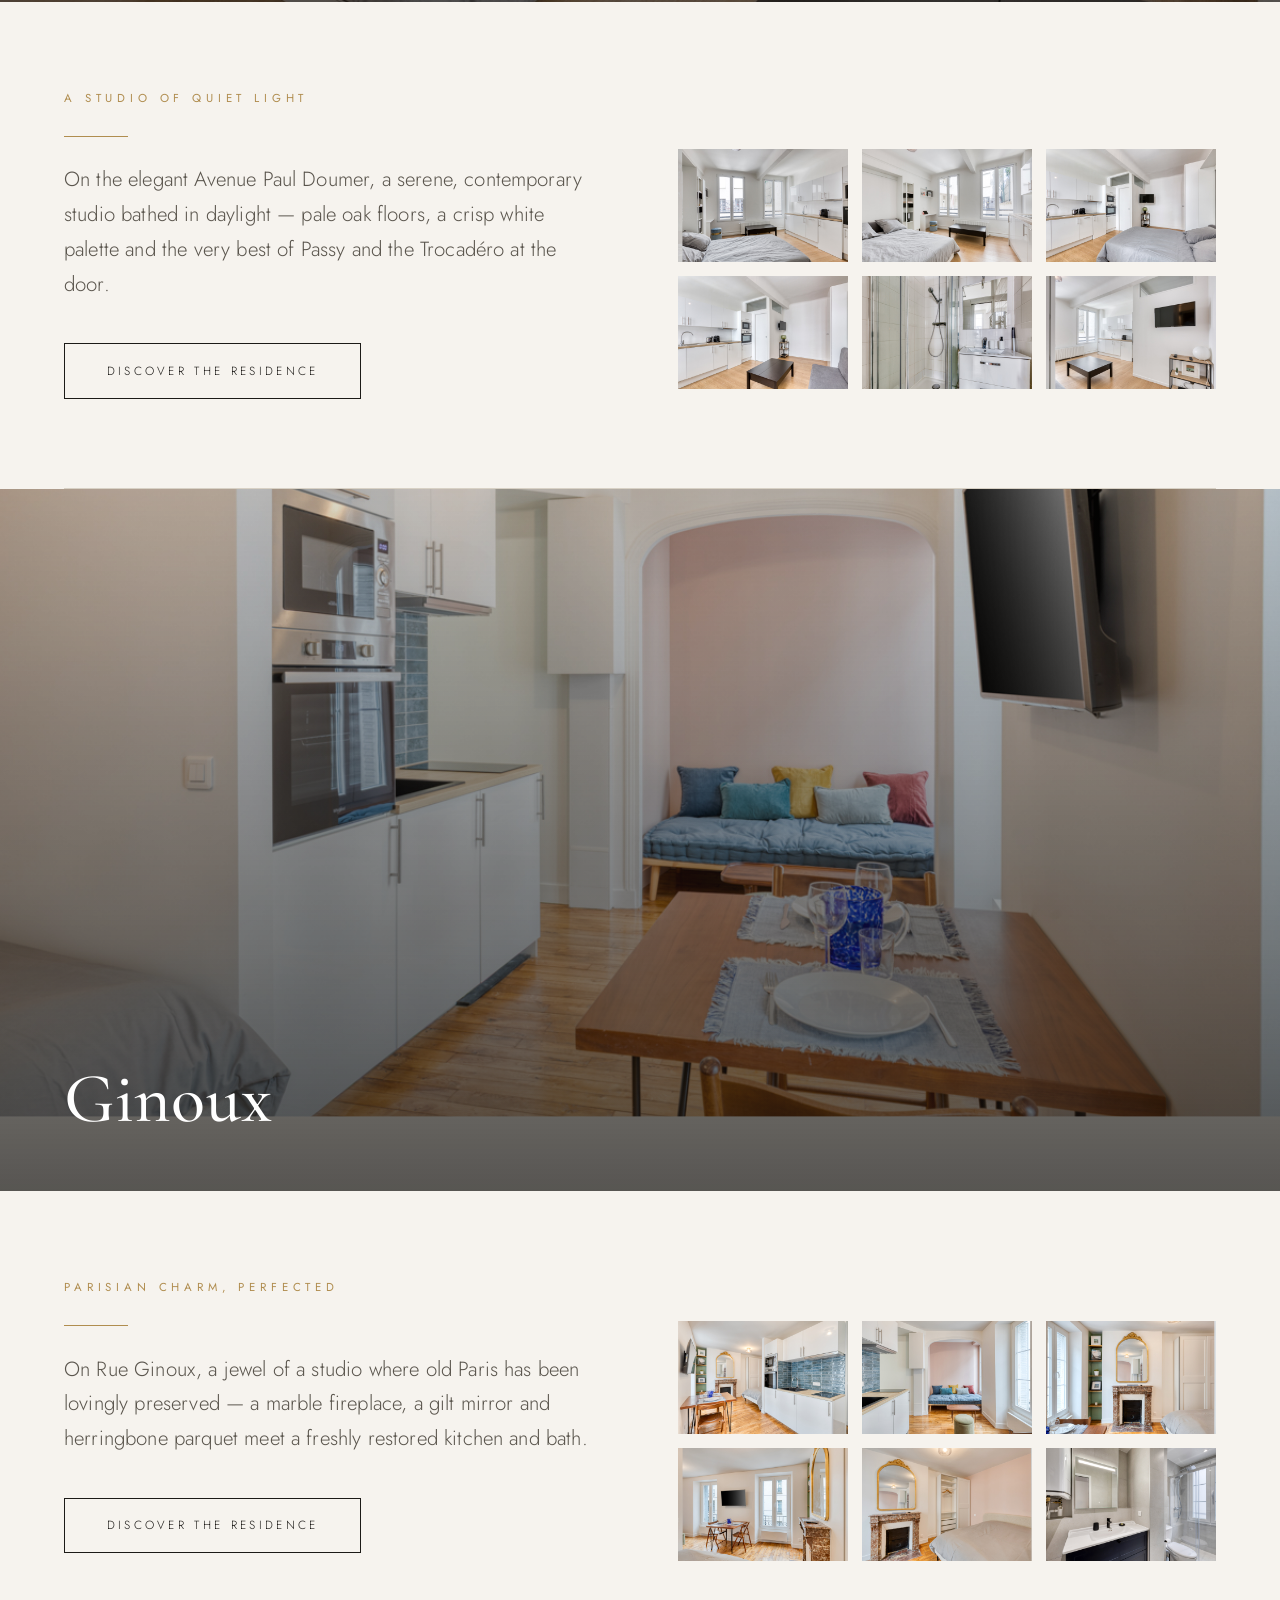
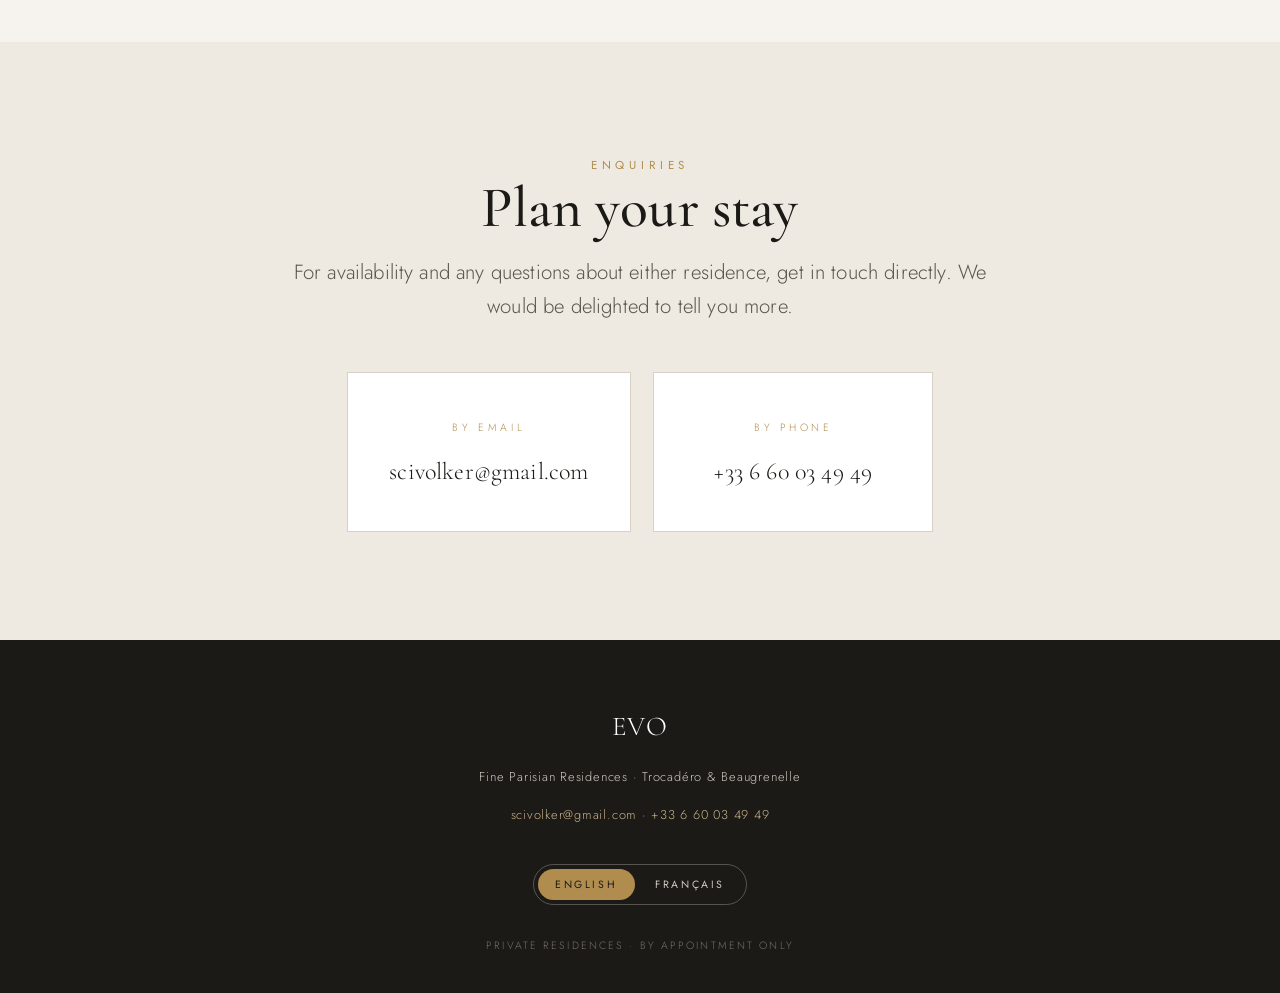
==== commit 2503518a: "Accueil: descend le cadrage Ginoux pour mieux voir la table dressee" ====
--- a/index.html
+++ b/index.html
@@ -98,7 +98,7 @@
 <!-- ============ GINOUX ============ -->
 <section id="ginoux">
   <div class="prop-hero">
-    <img src="ginoux/img/MI6A3711-Modifier.jpg" alt="The Ginoux studio" data-parallax="0.12" style="object-position:64% 72%">
+    <img src="ginoux/img/MI6A3711-Modifier.jpg" alt="The Ginoux studio" data-parallax="0.12" style="object-position:64% 86%">
     <div class="pin">
       <span class="eyebrow" data-reveal style="color:var(--gold-dim)">Paris 15<sup>th</sup> · Beaugrenelle</span>
       <h2 data-reveal data-reveal-delay="1" style="font-size:clamp(2.4rem,6vw,4.4rem)">Ginoux</h2>
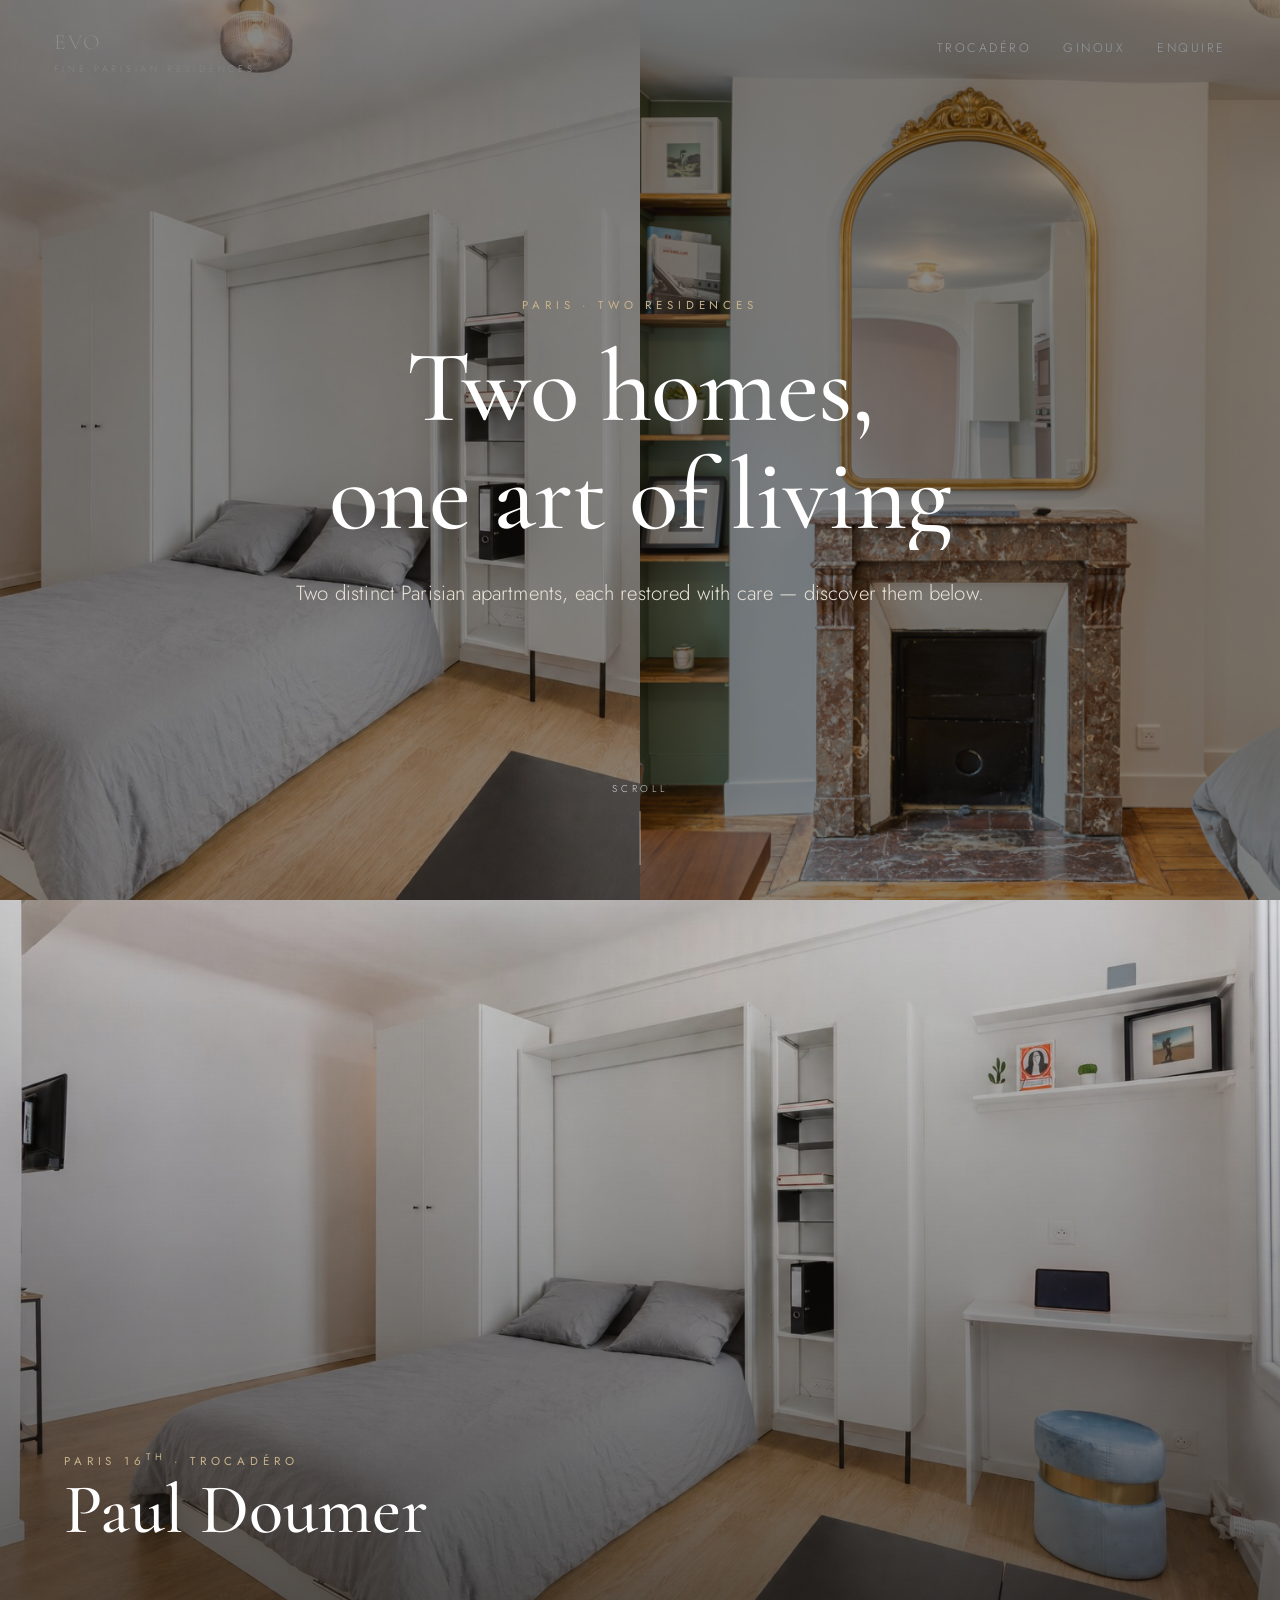
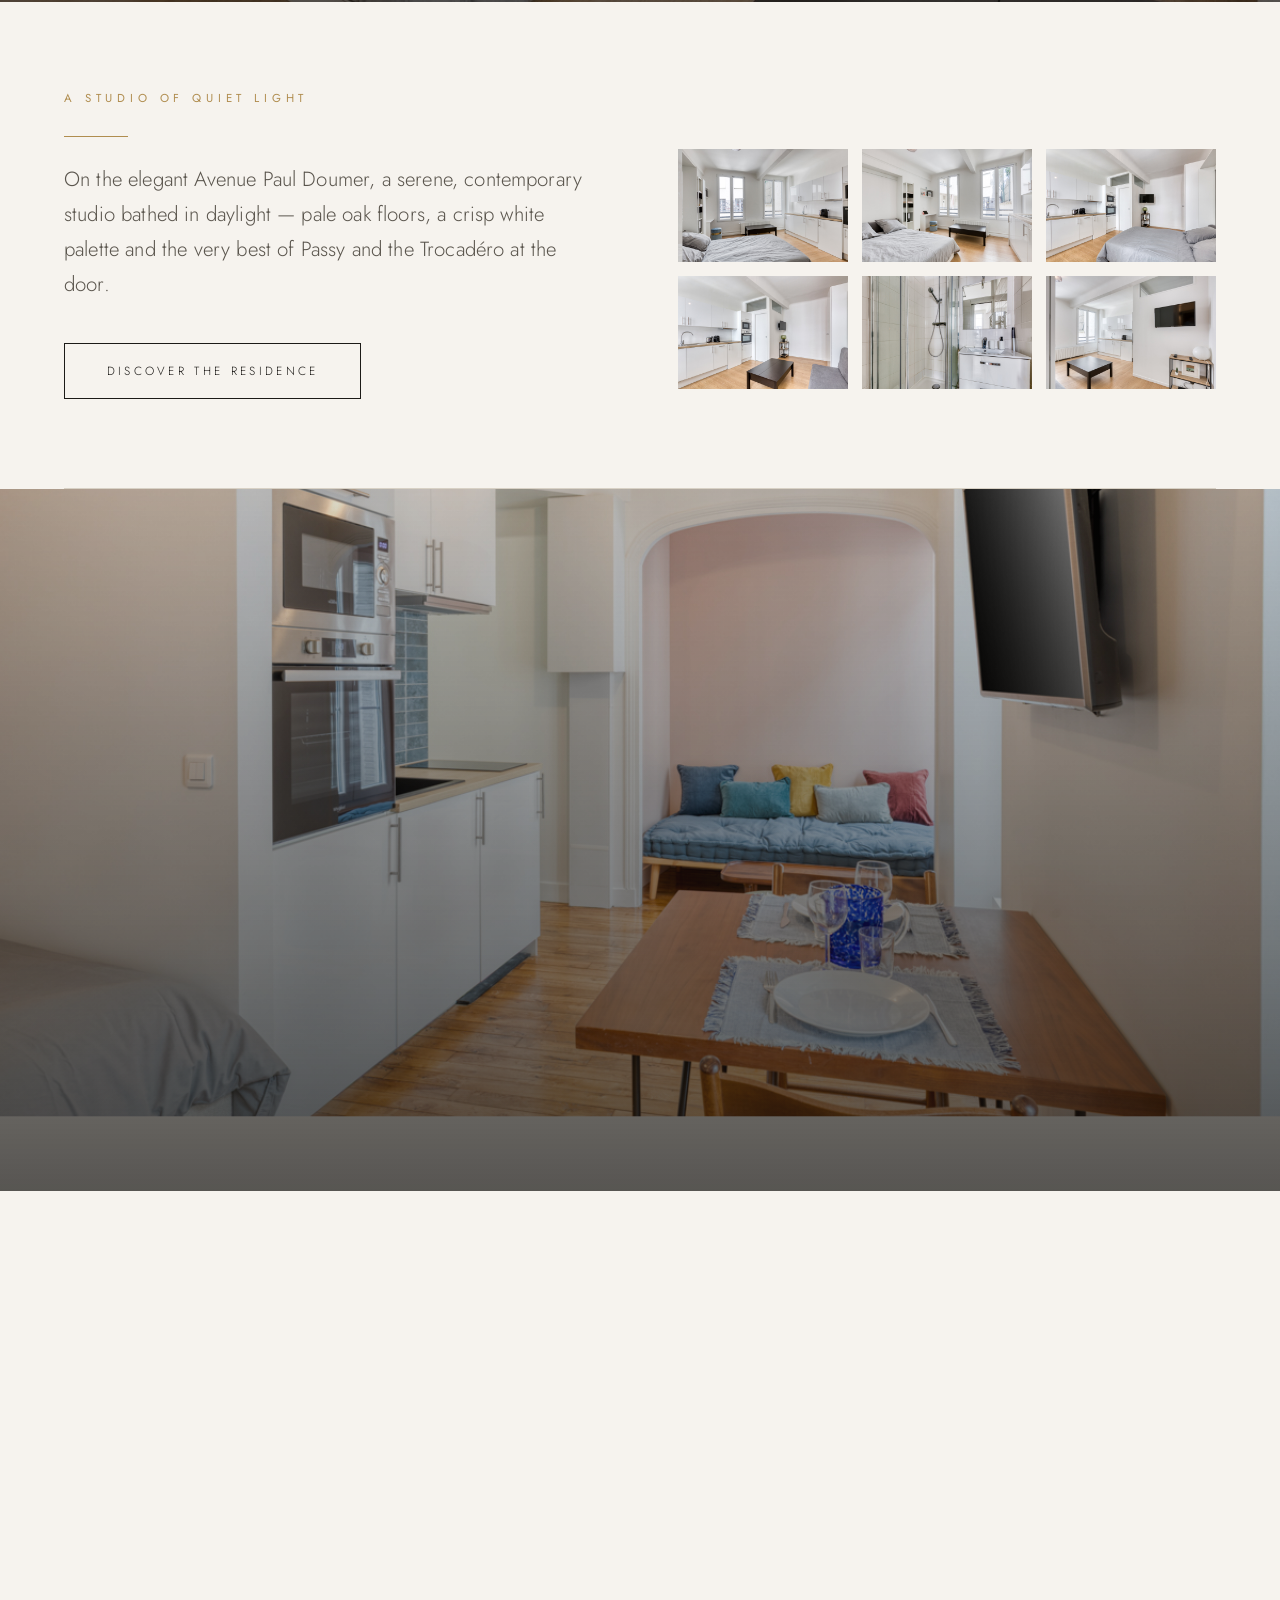
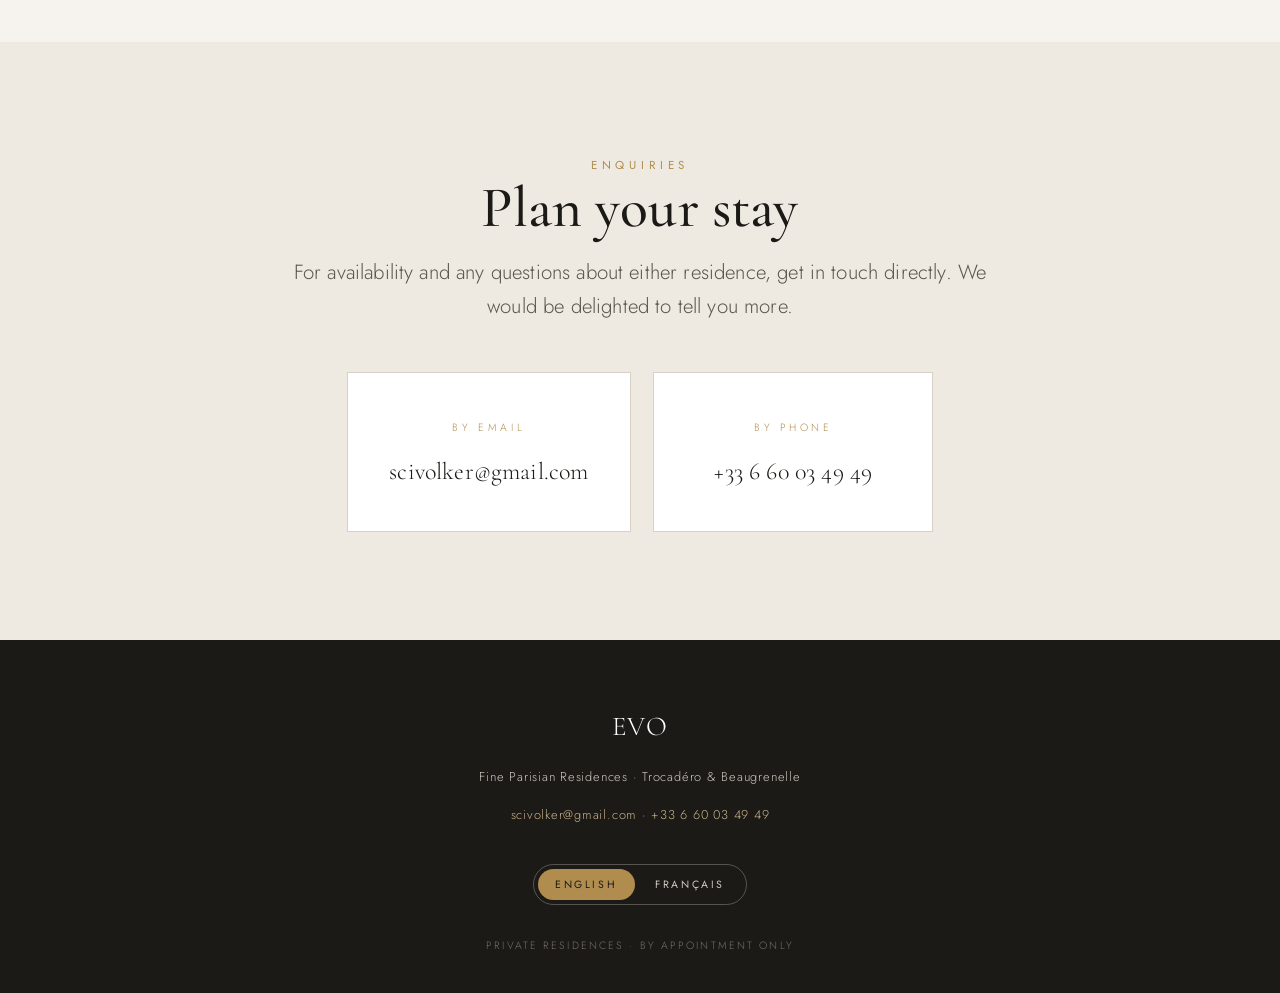
==== commit 8a40b4ae: "Accueil: cadrage Ginoux au plus bas pour la table dressee" ====
--- a/index.html
+++ b/index.html
@@ -98,7 +98,7 @@
 <!-- ============ GINOUX ============ -->
 <section id="ginoux">
   <div class="prop-hero">
-    <img src="ginoux/img/MI6A3711-Modifier.jpg" alt="The Ginoux studio" data-parallax="0.12" style="object-position:64% 86%">
+    <img src="ginoux/img/MI6A3711-Modifier.jpg" alt="The Ginoux studio" data-parallax="0.12" style="object-position:64% 100%">
     <div class="pin">
       <span class="eyebrow" data-reveal style="color:var(--gold-dim)">Paris 15<sup>th</sup> · Beaugrenelle</span>
       <h2 data-reveal data-reveal-delay="1" style="font-size:clamp(2.4rem,6vw,4.4rem)">Ginoux</h2>
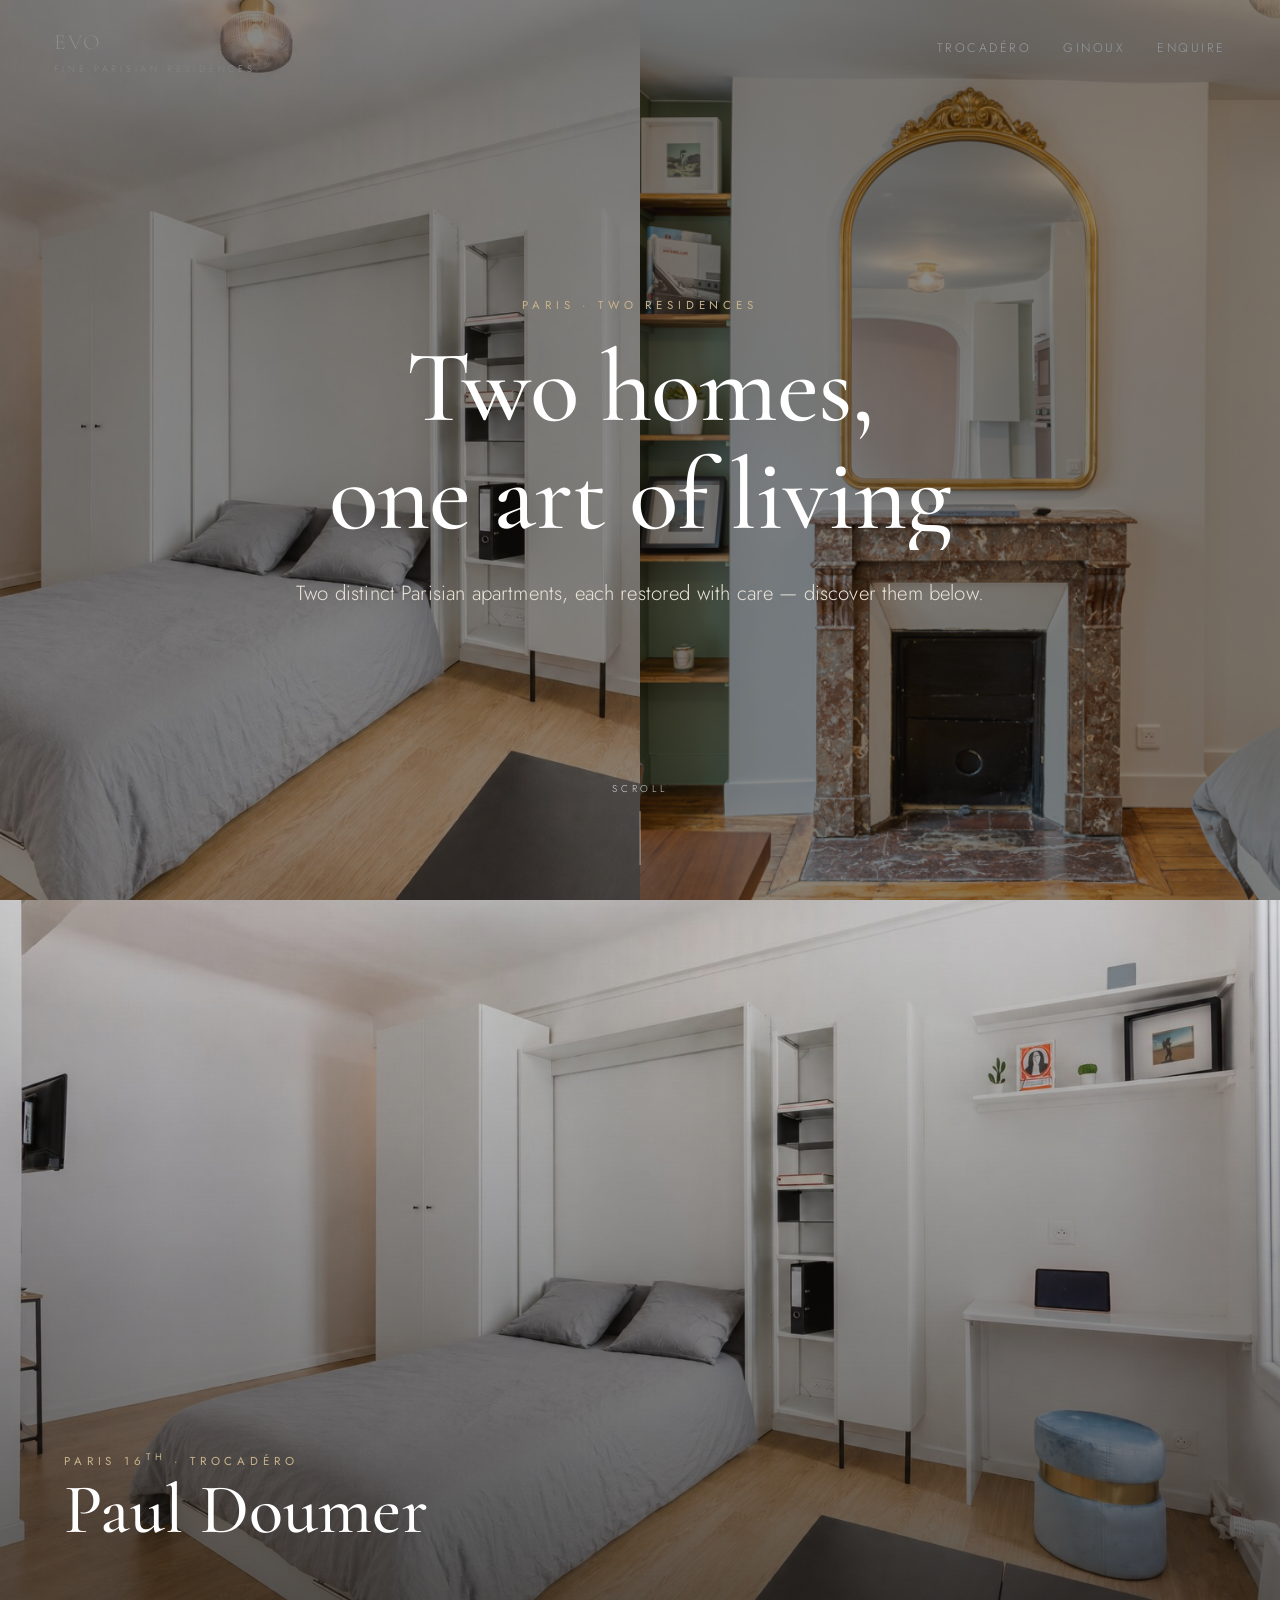
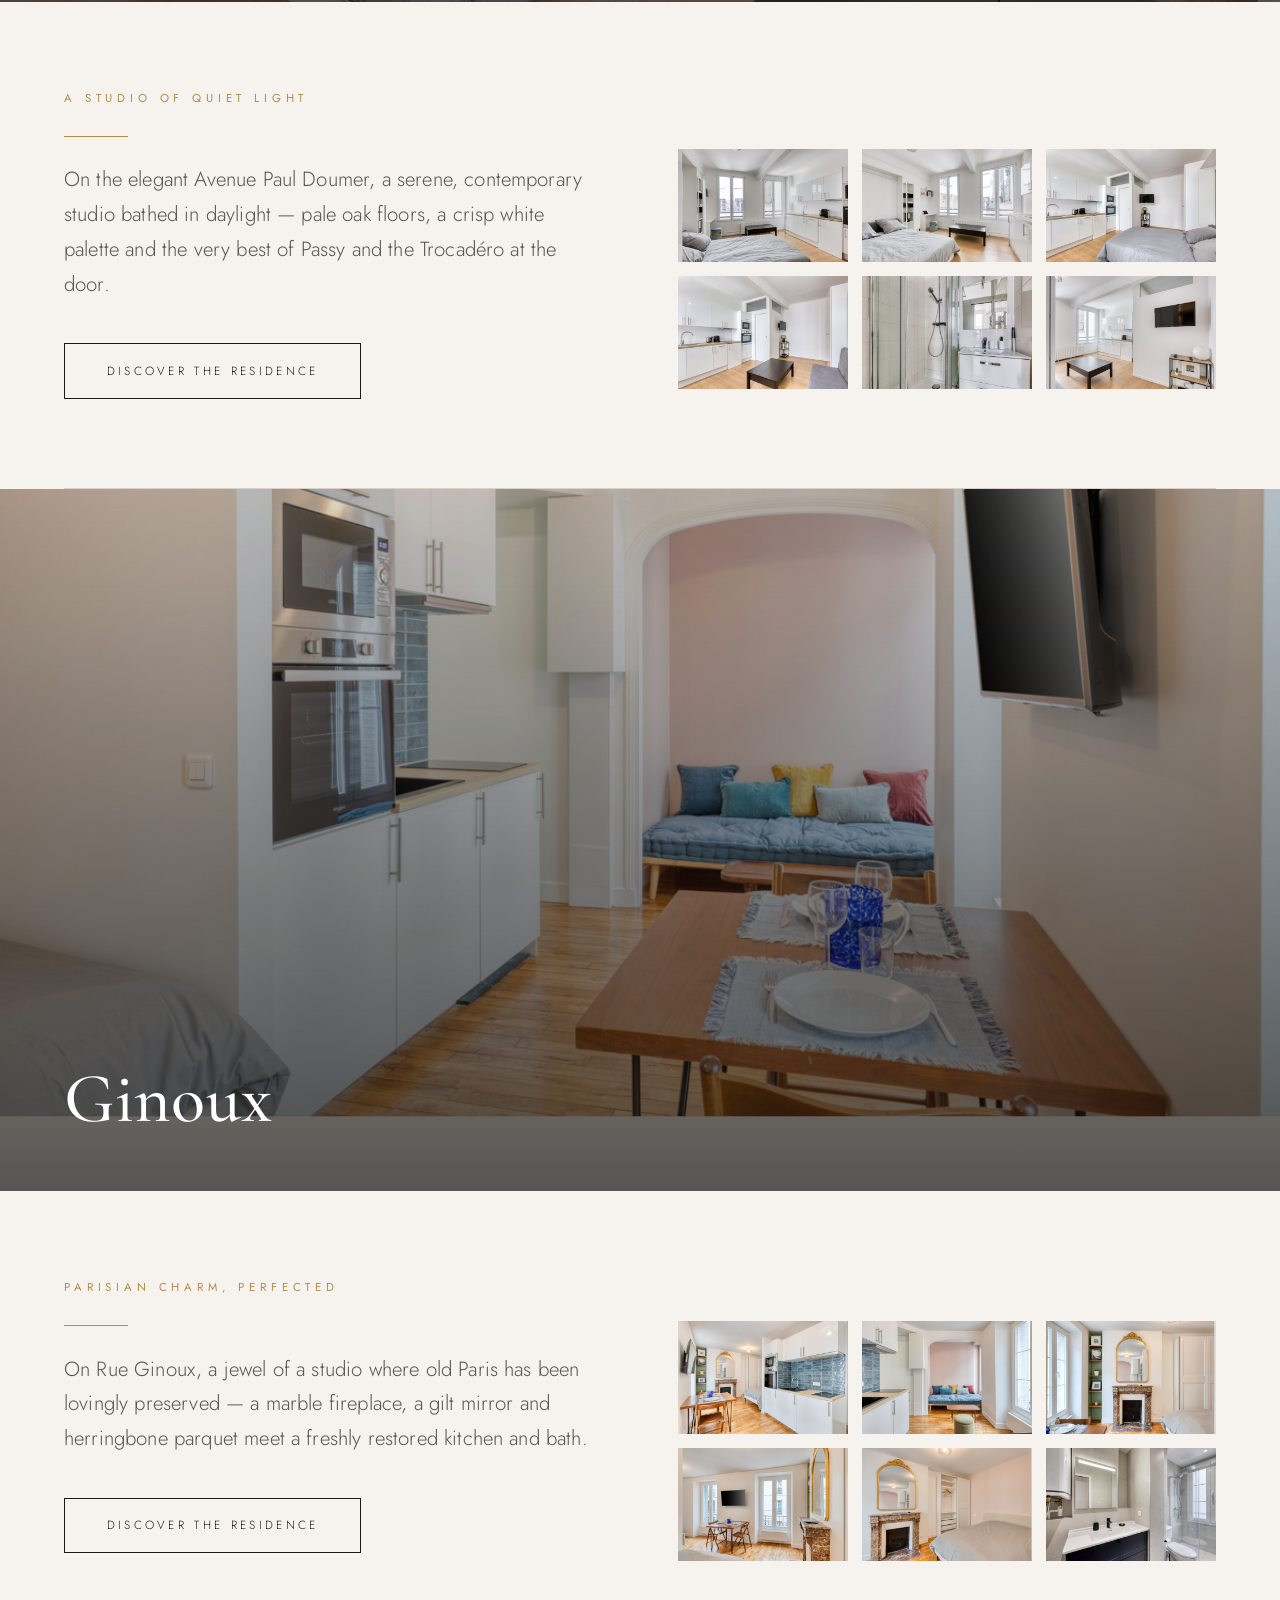
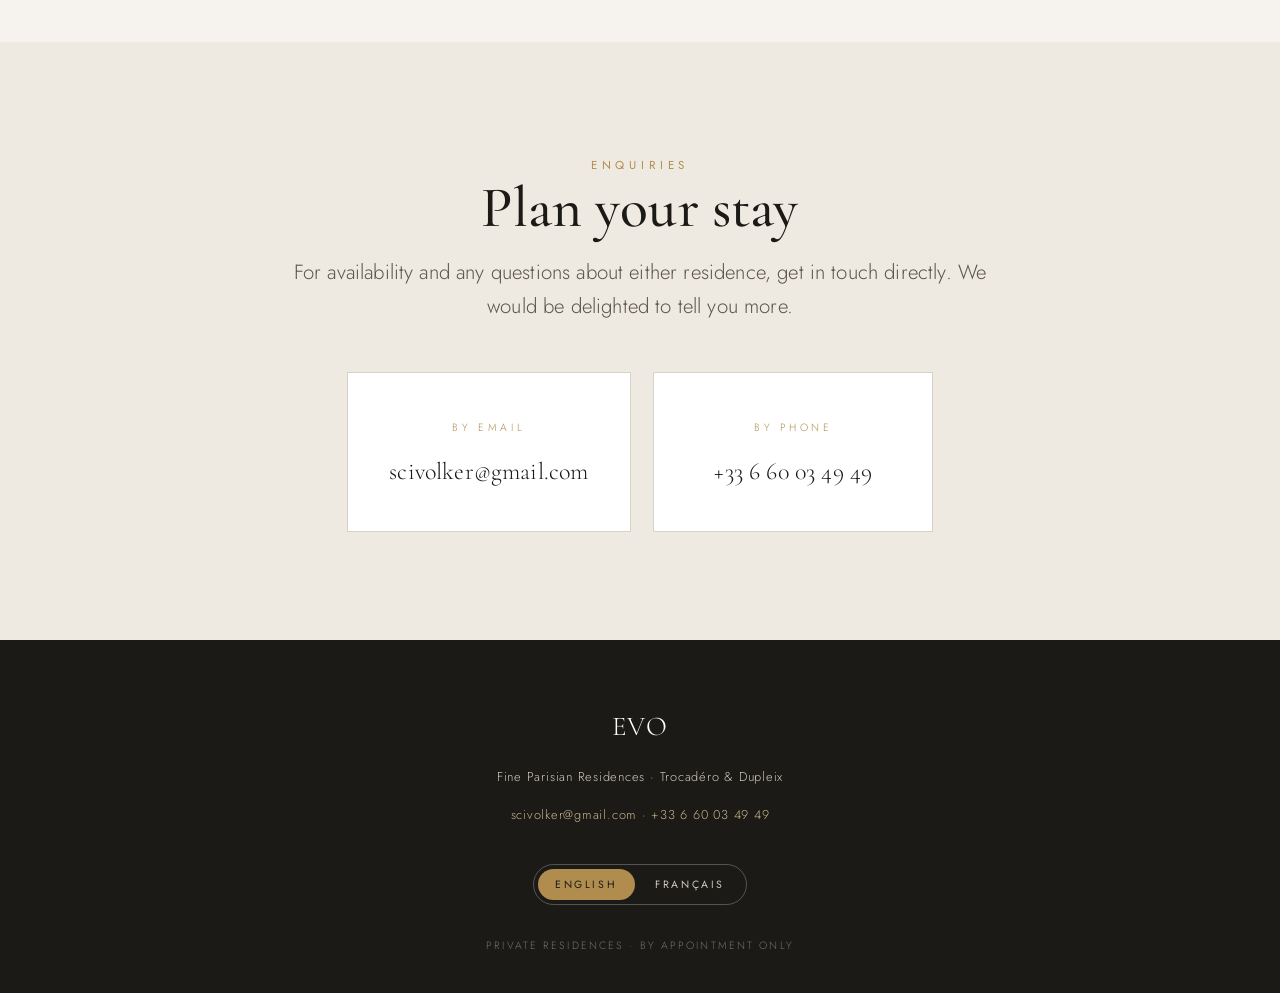
==== commit 31d35357: "Ginoux: Beaugrenelle -> Dupleix et nouveau texte quartier" ====
--- a/index.html
+++ b/index.html
@@ -3,7 +3,7 @@
 <head>
 <meta charset="UTF-8">
 <meta name="viewport" content="width=device-width, initial-scale=1.0">
-<title>Two Fine Parisian Residences · Trocadéro & Beaugrenelle</title>
+<title>Two Fine Parisian Residences · Trocadéro & Dupleix</title>
 <meta name="description" content="Two beautifully appointed Paris apartments — a luminous studio by the Trocadéro and a characterful pied-à-terre in the 15th.">
 <link rel="preconnect" href="https://fonts.googleapis.com">
 <link rel="preconnect" href="https://fonts.gstatic.com" crossorigin>
@@ -100,7 +100,7 @@
   <div class="prop-hero">
     <img src="ginoux/img/MI6A3711-Modifier.jpg" alt="The Ginoux studio" data-parallax="0.12" style="object-position:64% 100%">
     <div class="pin">
-      <span class="eyebrow" data-reveal style="color:var(--gold-dim)">Paris 15<sup>th</sup> · Beaugrenelle</span>
+      <span class="eyebrow" data-reveal style="color:var(--gold-dim)">Paris 15<sup>th</sup> · Dupleix</span>
       <h2 data-reveal data-reveal-delay="1" style="font-size:clamp(2.4rem,6vw,4.4rem)">Ginoux</h2>
     </div>
   </div>
@@ -148,7 +148,7 @@
 <!-- FOOTER -->
 <footer class="footer">
   <div class="brand">EVO</div>
-  <p class="meta" data-en="Fine Parisian Residences · Trocadéro &amp; Beaugrenelle" data-fr="Résidences parisiennes d'exception · Trocadéro &amp; Beaugrenelle">Fine Parisian Residences · Trocadéro &amp; Beaugrenelle</p>
+  <p class="meta" data-en="Fine Parisian Residences · Trocadéro &amp; Dupleix" data-fr="Résidences parisiennes d'exception · Trocadéro &amp; Dupleix">Fine Parisian Residences · Trocadéro &amp; Dupleix</p>
   <p class="meta"><a href="mailto:scivolker@gmail.com">scivolker@gmail.com</a> · <a href="tel:+33660034949">+33 6 60 03 49 49</a></p>
 
   <div class="lang" role="group" aria-label="Language">
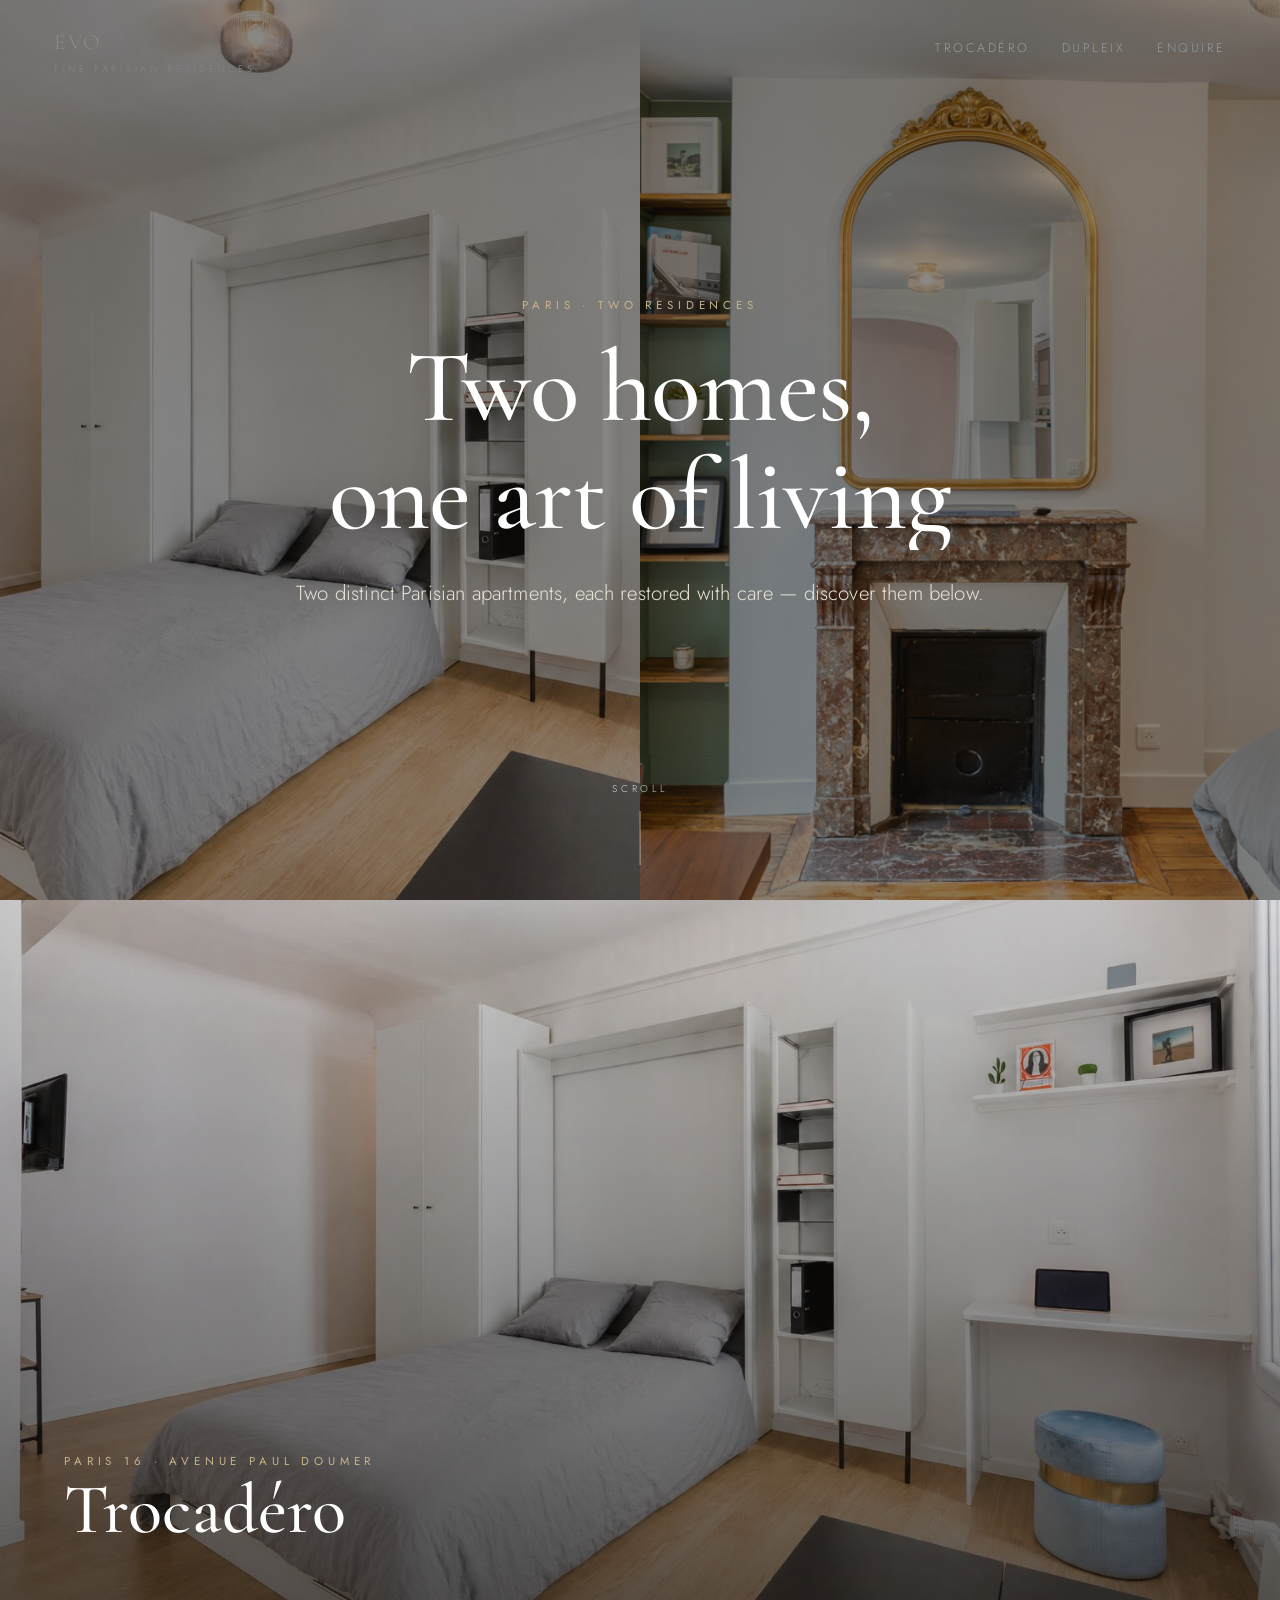
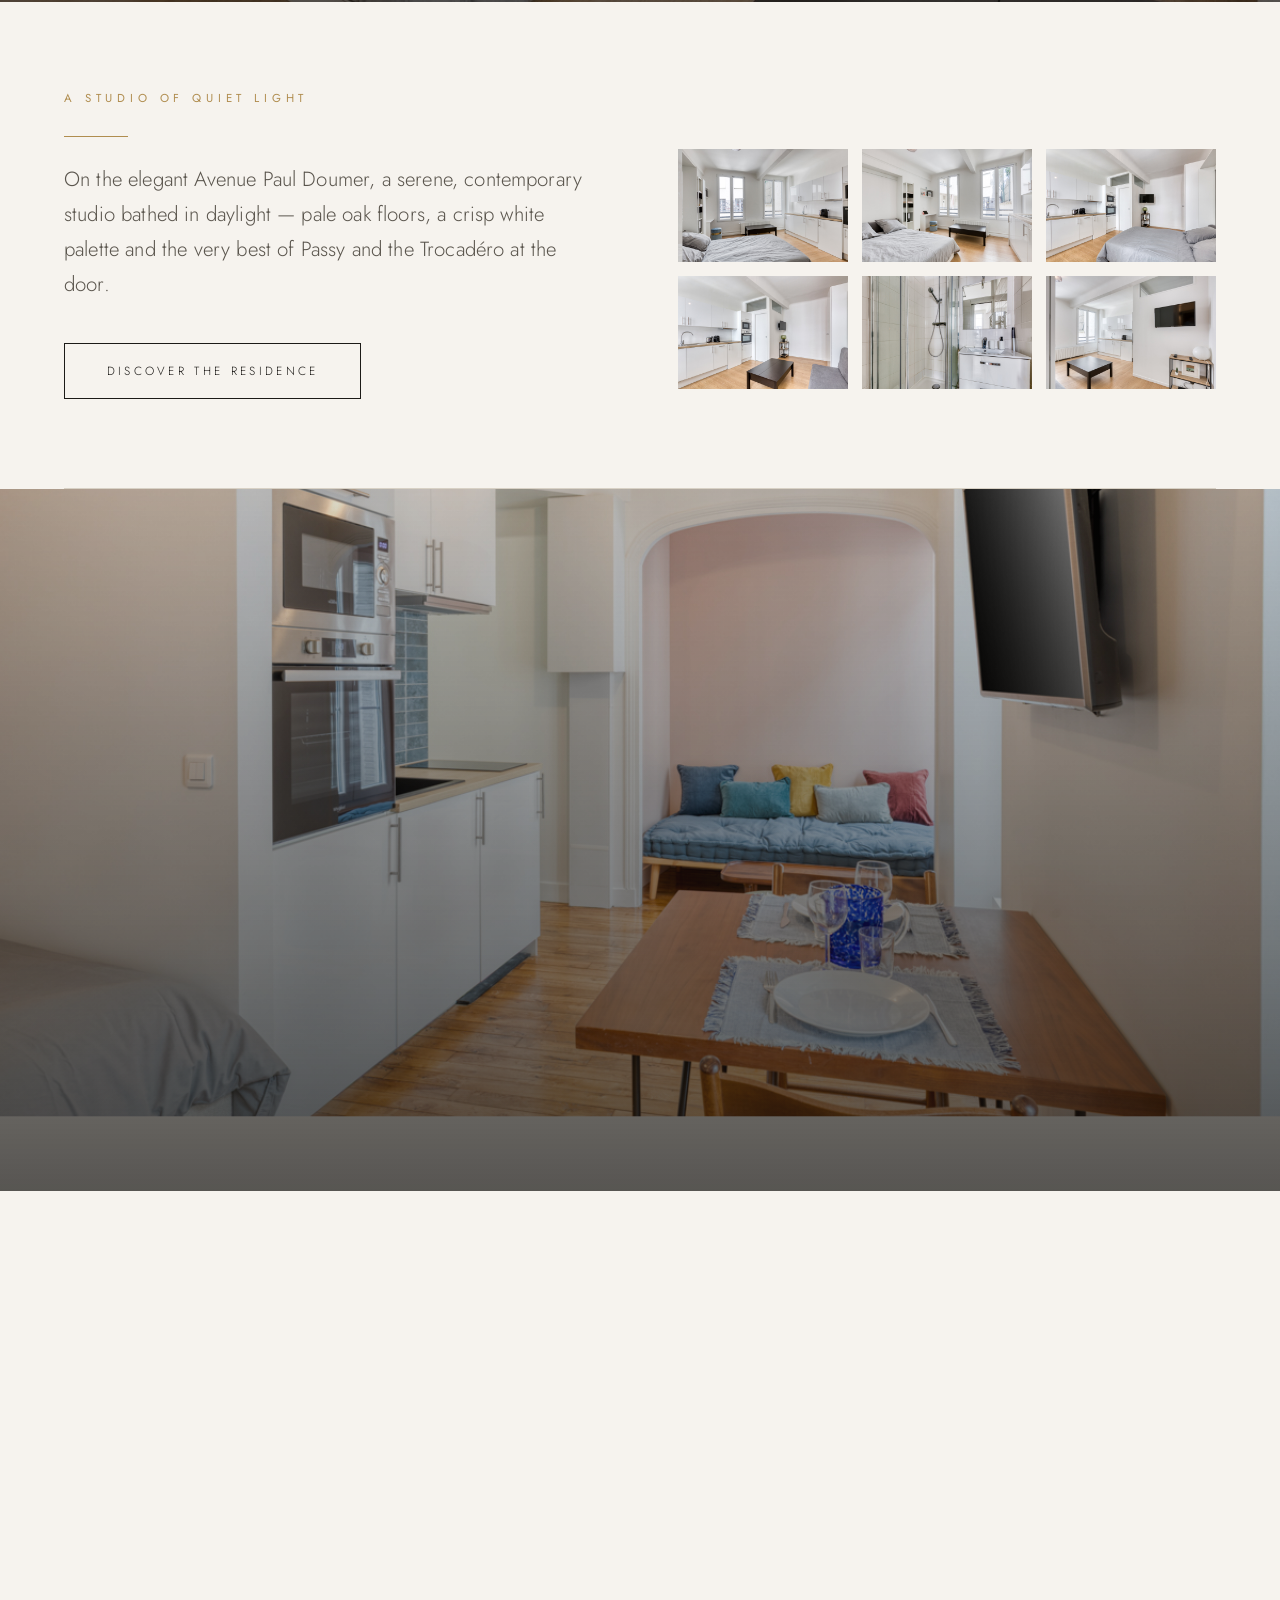
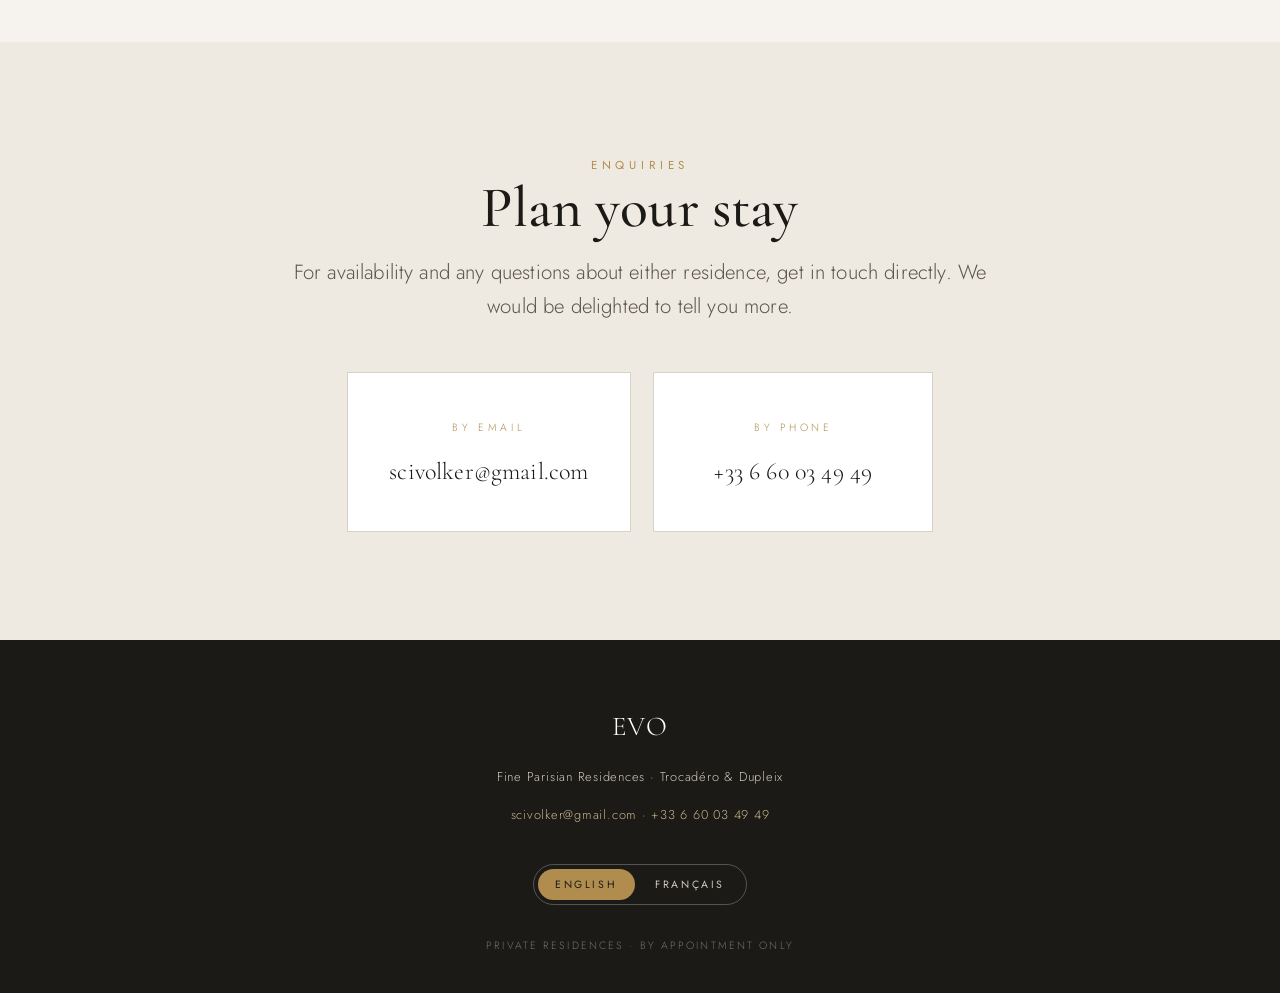
==== commit 35a097a0: "Accueil: titres Trocadero & Dupleix en avant, adresses en sous-titre, retrait des th" ====
--- a/index.html
+++ b/index.html
@@ -40,7 +40,7 @@
   <a class="brand" href="#top">EVO<small>Fine Parisian Residences</small></a>
   <nav>
     <a class="navlink" href="#trocadero" data-en="Trocadéro" data-fr="Trocadéro">Trocadéro</a>
-    <a class="navlink" href="#ginoux" data-en="Ginoux" data-fr="Ginoux">Ginoux</a>
+    <a class="navlink" href="#ginoux" data-en="Dupleix" data-fr="Dupleix">Dupleix</a>
     <a href="#contact" data-en="Enquire" data-fr="Contact">Enquire</a>
   </nav>
 </header>
@@ -67,8 +67,8 @@
   <div class="prop-hero">
     <img src="trocadero/img/hero-trocadero.jpg" alt="The Paul Doumer studio" data-parallax="0.12">
     <div class="pin">
-      <span class="eyebrow" data-reveal style="color:var(--gold-dim)">Paris 16<sup>th</sup> · Trocadéro</span>
-      <h2 data-reveal data-reveal-delay="1" style="font-size:clamp(2.4rem,6vw,4.4rem)">Paul Doumer</h2>
+      <span class="eyebrow" data-reveal style="color:var(--gold-dim)">Paris 16 · Avenue Paul Doumer</span>
+      <h2 data-reveal data-reveal-delay="1" style="font-size:clamp(2.4rem,6vw,4.4rem)">Trocadéro</h2>
     </div>
   </div>
   <div class="prop-block">
@@ -100,8 +100,8 @@
   <div class="prop-hero">
     <img src="ginoux/img/MI6A3711-Modifier.jpg" alt="The Ginoux studio" data-parallax="0.12" style="object-position:64% 100%">
     <div class="pin">
-      <span class="eyebrow" data-reveal style="color:var(--gold-dim)">Paris 15<sup>th</sup> · Dupleix</span>
-      <h2 data-reveal data-reveal-delay="1" style="font-size:clamp(2.4rem,6vw,4.4rem)">Ginoux</h2>
+      <span class="eyebrow" data-reveal style="color:var(--gold-dim)">Paris 15 · Rue Ginoux</span>
+      <h2 data-reveal data-reveal-delay="1" style="font-size:clamp(2.4rem,6vw,4.4rem)">Dupleix</h2>
     </div>
   </div>
   <div class="prop-block">
